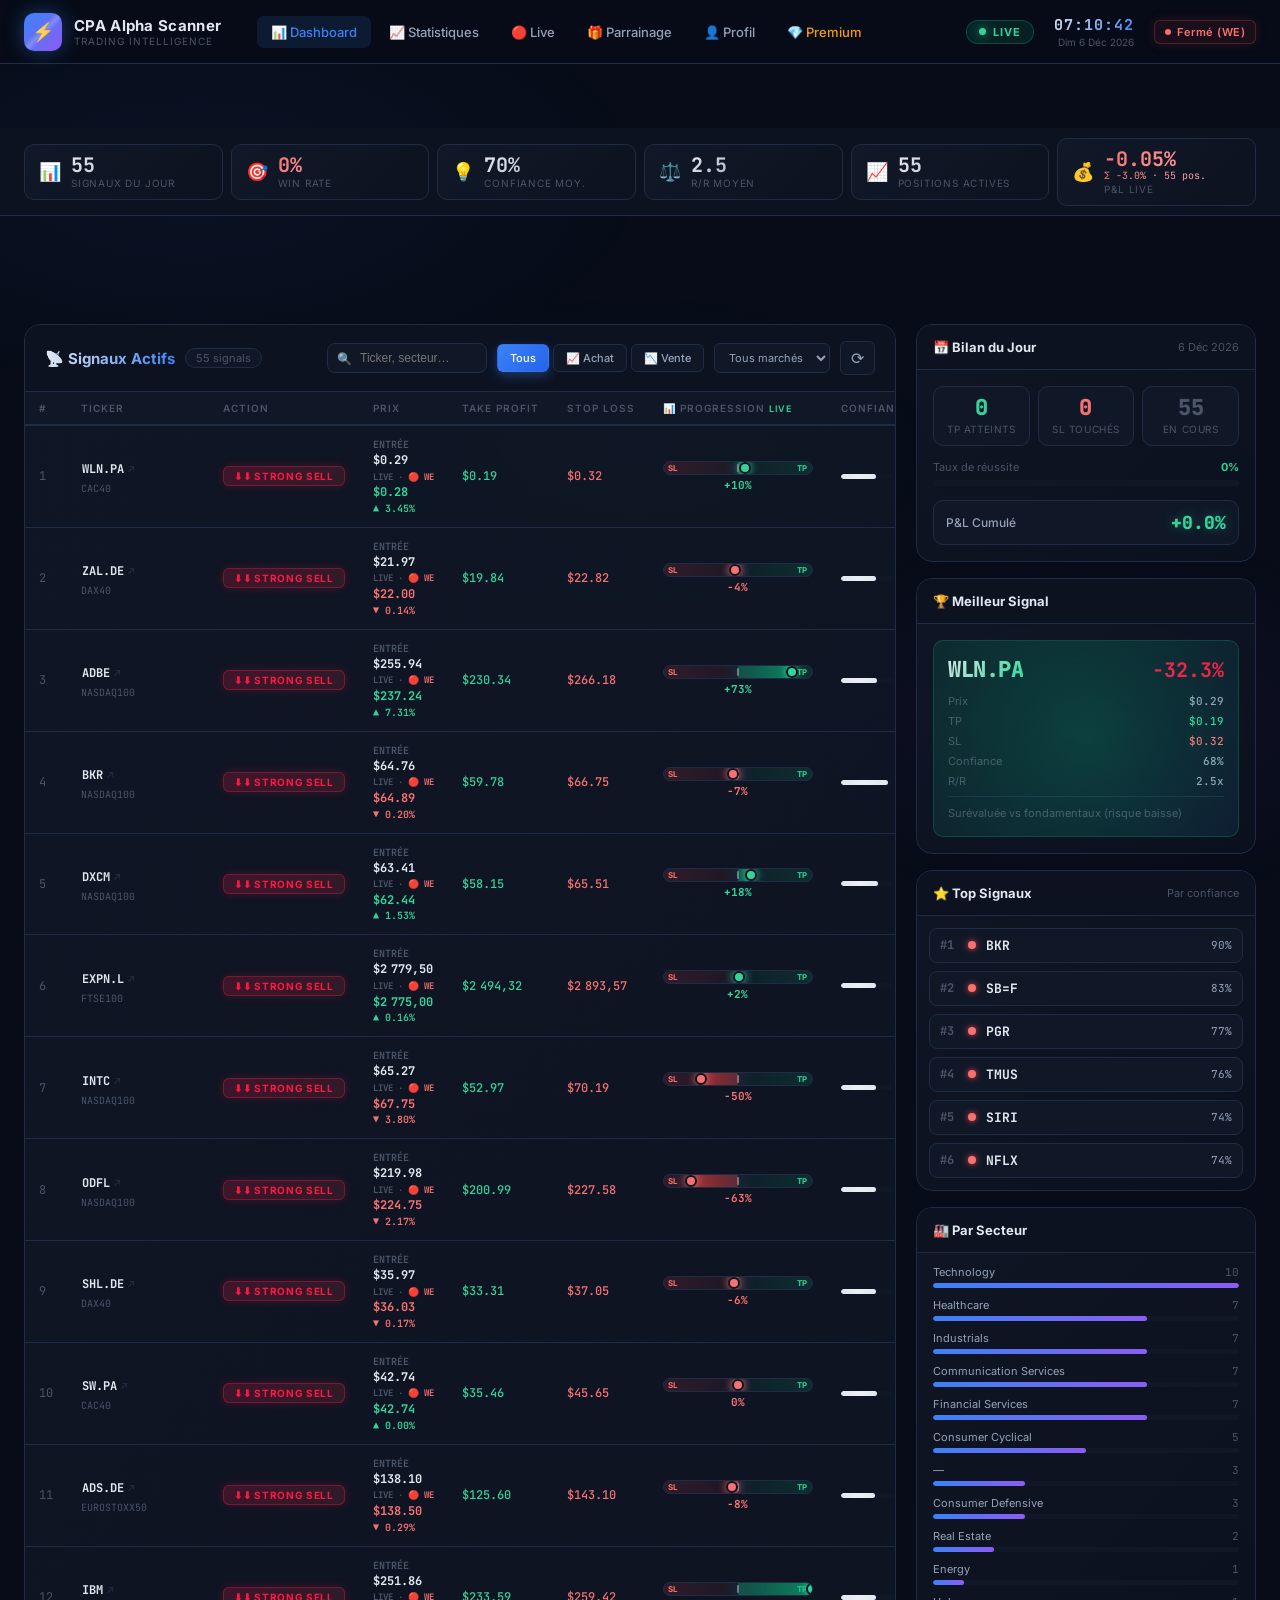
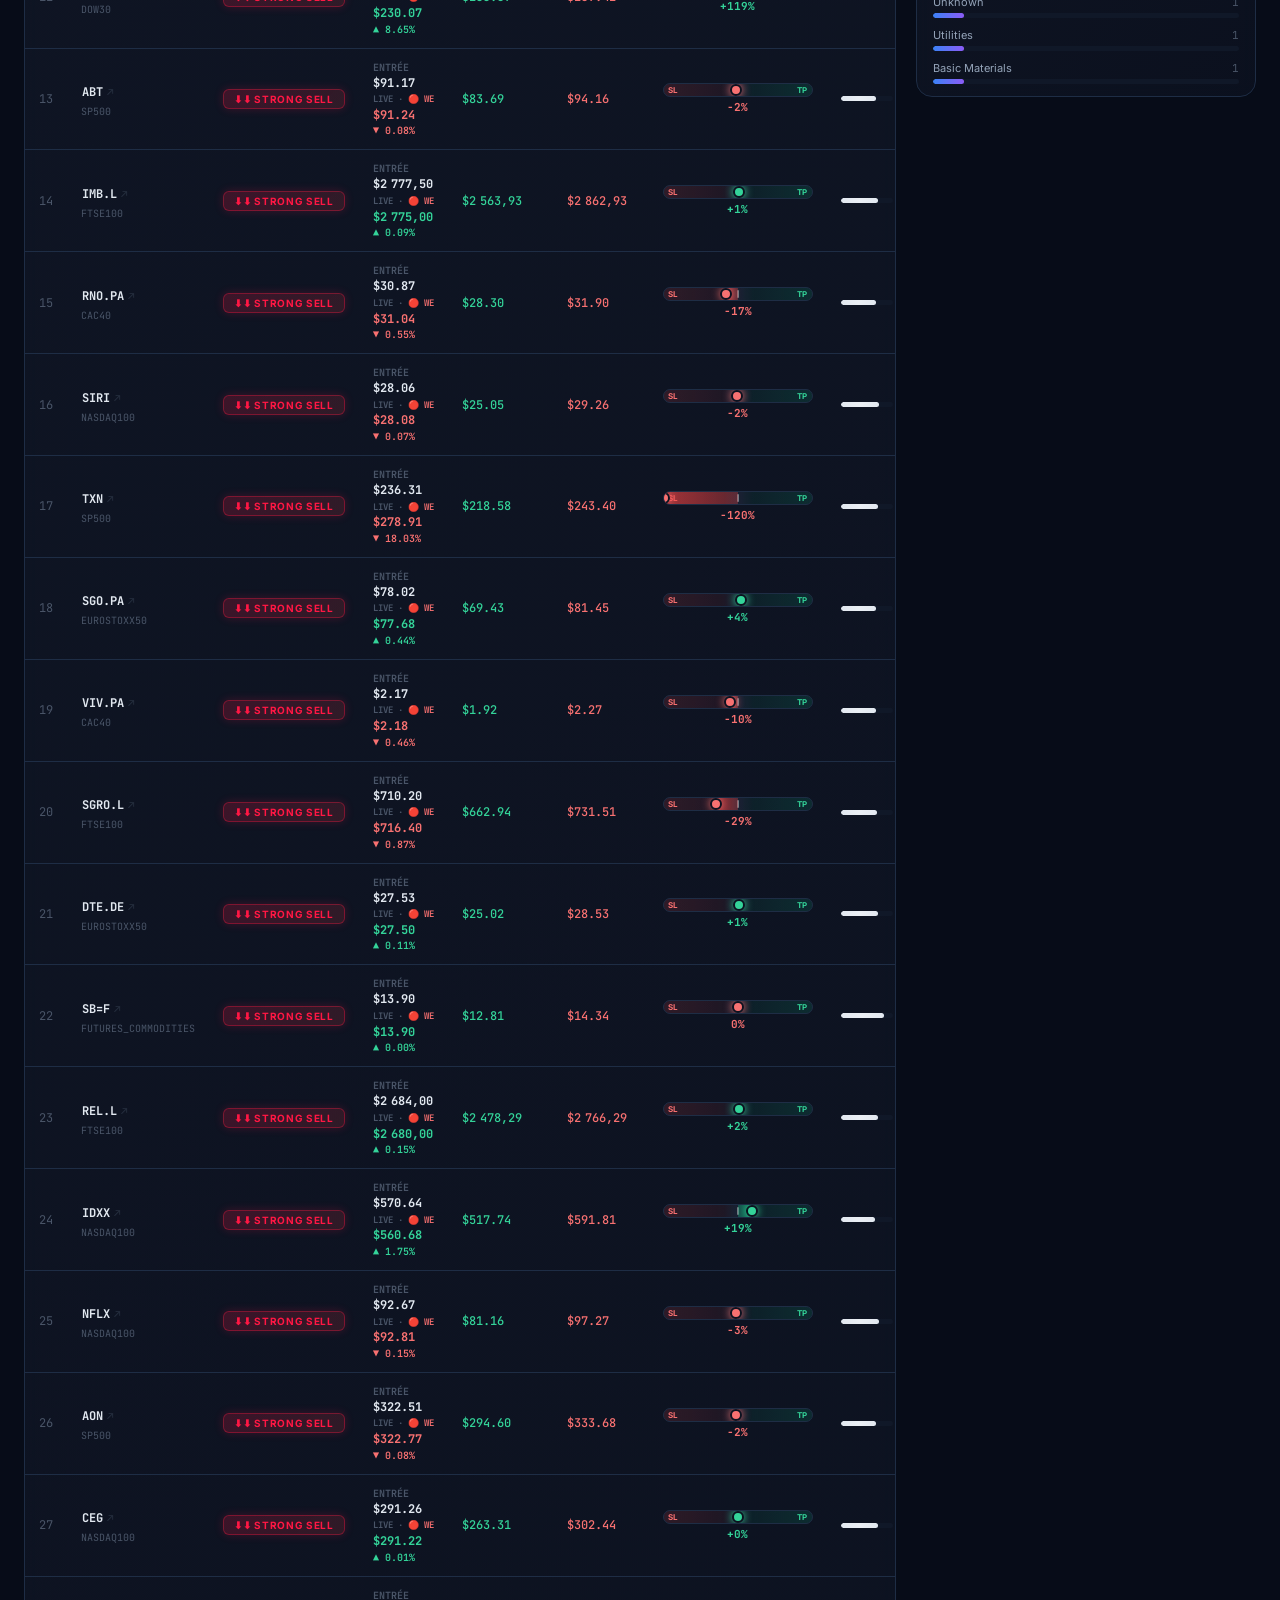
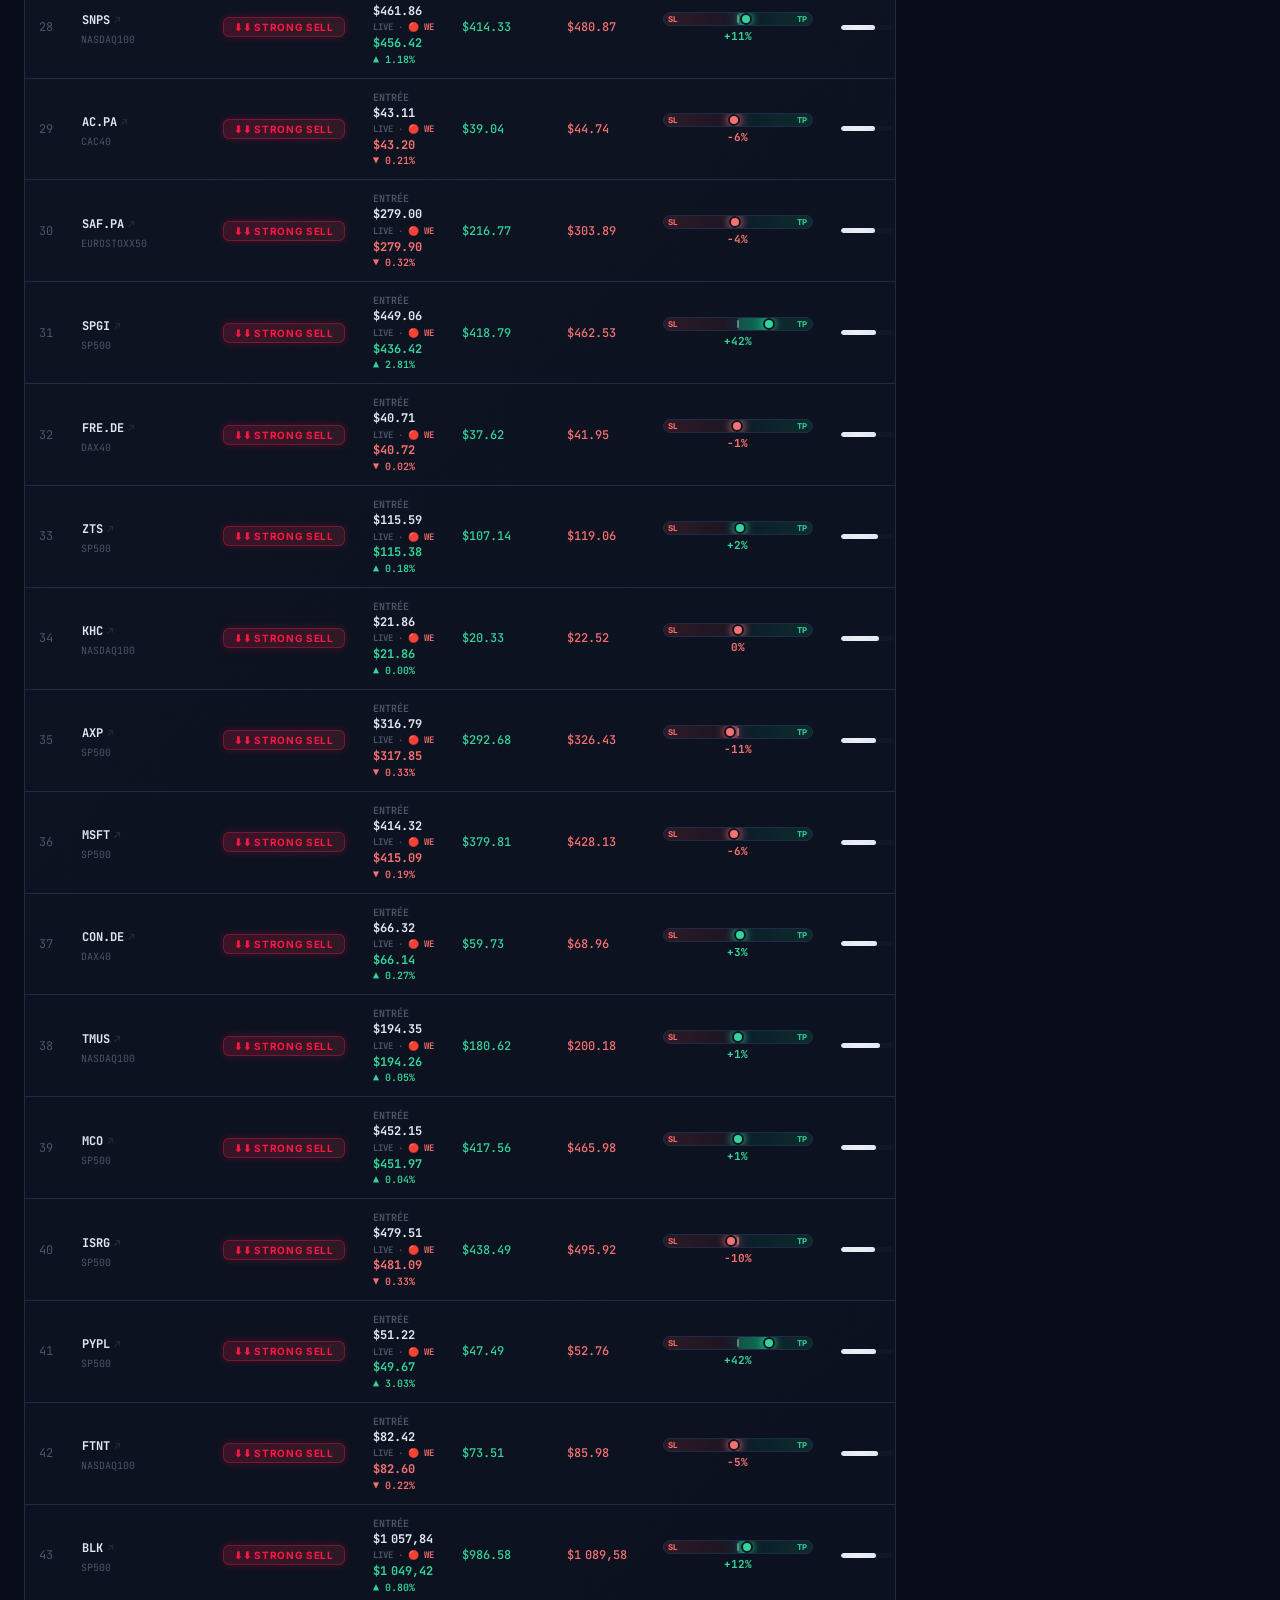
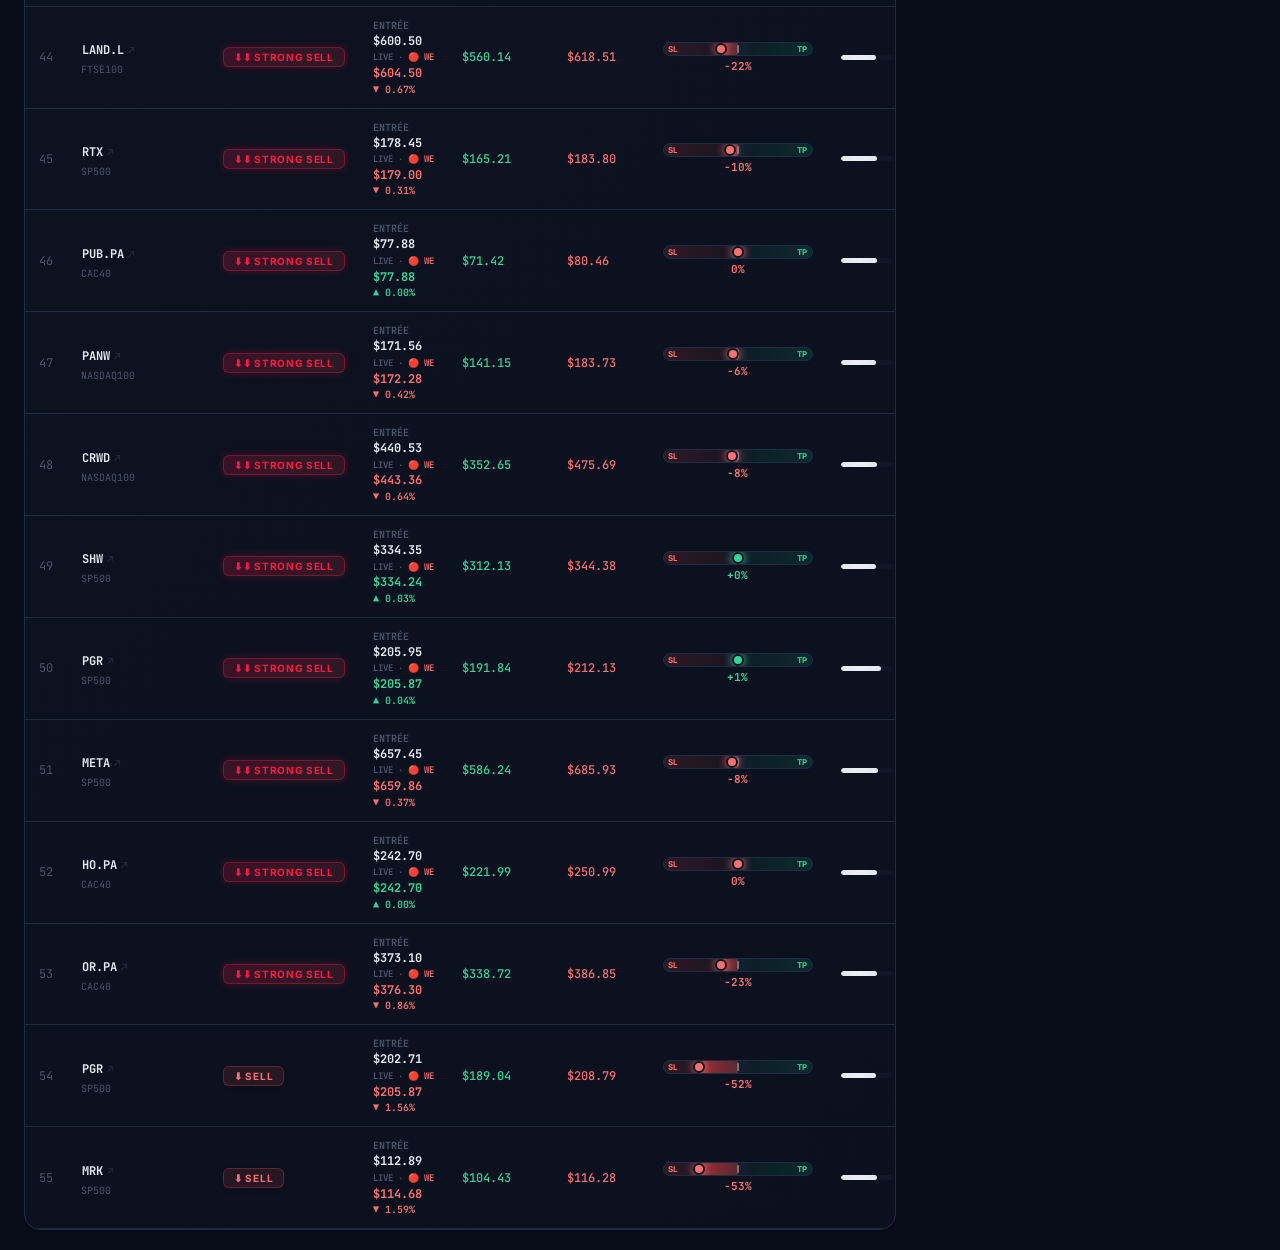
==== dashboard/dashboard.html @ 60586284 "feat: P&L Live agrege tous les signaux ouverts en temps reel (moyenne ponderee Kelly + somme)" ====
<!DOCTYPE html>
<html lang="fr">
<head>
  <meta charset="UTF-8">
  <meta name="viewport" content="width=device-width, initial-scale=1.0">
  <title>CPA Alpha Scanner — Dashboard</title>
  <link rel="icon" href="data:image/svg+xml,<svg xmlns='http://www.w3.org/2000/svg' viewBox='0 0 100 100'><text y='.9em' font-size='90'>⚡</text></svg>">
  <link rel="stylesheet" href="assets/css/style.css?v=202604232">
  <link rel="stylesheet" href="assets/css/polish.css?v=202604232">
</head>
<body>

  <!-- ===================== NAVBAR ===================== -->
  <nav class="navbar">
    <div class="nav-brand">
      <div class="brand-icon">⚡</div>
      <div class="brand-text">
        <span class="brand-name">CPA Alpha Scanner</span>
        <span class="brand-sub">Trading Intelligence</span>
      </div>
    </div>

    <div style="display:flex;gap:4px;margin-left:20px;flex:1">
      <a href="dashboard.html" style="padding:8px 14px;font-size:13px;color:#3b82f6;background:rgba(59,130,246,.12);border-radius:7px;font-weight:500;text-decoration:none">📊 Dashboard</a>
      <a href="stats.html" style="padding:8px 14px;font-size:13px;color:#94a3b8;border-radius:7px;font-weight:500;text-decoration:none">📈 Statistiques</a>
      <a href="live.html" style="padding:8px 14px;font-size:13px;color:#94a3b8;border-radius:7px;font-weight:500;text-decoration:none">🔴 Live</a>
      <a href="referral.html" style="padding:8px 14px;font-size:13px;color:#94a3b8;border-radius:7px;font-weight:500;text-decoration:none">🎁 Parrainage</a>
      <a href="profile.html" style="padding:8px 14px;font-size:13px;color:#94a3b8;border-radius:7px;font-weight:500;text-decoration:none">👤 Profil</a>
      <a href="pricing.html" style="padding:8px 14px;font-size:13px;color:#f59e0b;border-radius:7px;font-weight:500;text-decoration:none">💎 Premium</a>
    </div>

    <div class="nav-right">
      <div class="live-pill">
        <div class="live-dot"></div>
        <span>LIVE</span>
      </div>
      <div class="clock-wrap">
        <div class="clock-time" id="clock-time">--:--:--</div>
        <div class="clock-date" id="clock-date">--- -- ----</div>
      </div>
      <div class="mkt-status open" id="market-status">
        <div class="mkt-status-dot"></div>
        <span id="status-text">Ouvert</span>
      </div>
    </div>
  </nav>

  <!-- ===================== STATS BAR ===================== -->
  <section class="stats-bar">
    <div class="stat-card">
      <span class="stat-icon">📊</span>
      <div class="stat-info">
        <div class="stat-val blue" id="stat-total">—</div>
        <div class="stat-lbl">Signaux du Jour</div>
      </div>
    </div>
    <div class="stat-card">
      <span class="stat-icon">🎯</span>
      <div class="stat-info">
        <div class="stat-val green" id="stat-winrate">—</div>
        <div class="stat-lbl">Win Rate</div>
      </div>
    </div>
    <div class="stat-card">
      <span class="stat-icon">💡</span>
      <div class="stat-info">
        <div class="stat-val" id="stat-confidence">—</div>
        <div class="stat-lbl">Confiance Moy.</div>
      </div>
    </div>
    <div class="stat-card">
      <span class="stat-icon">⚖️</span>
      <div class="stat-info">
        <div class="stat-val gold" id="stat-rr">—</div>
        <div class="stat-lbl">R/R Moyen</div>
      </div>
    </div>
    <div class="stat-card">
      <span class="stat-icon">📈</span>
      <div class="stat-info">
        <div class="stat-val" id="stat-active">—</div>
        <div class="stat-lbl">Positions Actives</div>
      </div>
    </div>
    <div class="stat-card">
      <span class="stat-icon">💰</span>
      <div class="stat-info">
        <div class="stat-val green" id="stat-pnl">—</div>
        <div class="stat-lbl">P&amp;L Live</div>
      </div>
    </div>
  </section>

  <!-- ===================== PAGE BODY ===================== -->
  <div class="page-body">

    <!-- ======= LEFT: SIGNALS PANEL ======= -->
    <section class="signals-panel">
      <div class="panel-head">
        <div class="panel-title">
          <h2>📡 Signaux Actifs</h2>
          <span class="signal-badge" id="signal-badge">— signaux</span>
        </div>
        <div class="panel-controls">
          <div class="search-wrap">
            <span class="search-icon">🔍</span>
            <input type="text" id="search-input" placeholder="Ticker, secteur…" autocomplete="off">
          </div>
          <div class="filter-group">
            <button class="fbtn active" data-filter="all">Tous</button>
            <button class="fbtn" data-filter="BUY">📈 Achat</button>
            <button class="fbtn" data-filter="SELL">📉 Vente</button>
          </div>
          <select class="univ-select" id="univ-filter">
            <option value="all">Tous marchés</option>
            <option value="NASDAQ100">NASDAQ 100</option>
            <option value="SP500">S&P 500</option>
            <option value="DOW30">DOW 30</option>
          </select>
          <button id="refresh-btn" title="Actualiser" class="fbtn" style="font-size:16px;padding:6px 10px;">⟳</button>
        </div>
      </div>

      <div class="table-wrap">
        <table class="signals-table">
          <thead>
            <tr>
              <th>#</th>
              <th>TICKER</th>
              <th>ACTION</th>
              <th>PRIX</th>
              <th>TAKE PROFIT</th>
              <th>STOP LOSS</th>
              <th>📊 PROGRESSION <span style="color:var(--buy-light);font-size:9px">LIVE</span></th>
              <th>CONFIANCE</th>
              <th>R/R</th>
              <th>ALLOC.</th>
              <th>HEURE</th>
              <th>ℹ</th>
            </tr>
          </thead>
          <tbody id="signals-tbody">
            <tr><td colspan="12">
              <div class="empty-state">
                <div class="es-icon">⏳</div>
                <div class="es-text">Chargement des signaux…</div>
              </div>
            </td></tr>
          </tbody>
        </table>
      </div>
    </section>

    <!-- ======= RIGHT: SIDE PANEL ======= -->
    <aside class="side-panel">

      <!-- EOD Tracker -->
      <div class="card">
        <div class="card-head">
          <h3>📅 Bilan du Jour</h3>
          <span class="card-meta" id="eod-date"></span>
        </div>
        <div class="card-body">
          <div class="eod-row">
            <div class="eod-stat">
              <div class="eod-val green" id="eod-won">—</div>
              <div class="eod-lbl">TP Atteints</div>
            </div>
            <div class="eod-stat">
              <div class="eod-val red" id="eod-lost">—</div>
              <div class="eod-lbl">SL Touchés</div>
            </div>
            <div class="eod-stat">
              <div class="eod-val grey" id="eod-open">—</div>
              <div class="eod-lbl">En Cours</div>
            </div>
          </div>
          <div class="prog-wrap">
            <div class="prog-label">
              <span>Taux de réussite</span>
              <span class="prog-val" id="eod-rate" style="color:var(--buy-light)">—</span>
            </div>
            <div class="prog-track">
              <div class="prog-fill" id="eod-bar" style="width:0%"></div>
            </div>
          </div>
          <div class="eod-pnl-row">
            <span class="eod-pnl-label">P&amp;L Cumulé</span>
            <span class="eod-pnl-val green" id="eod-cumulative">—</span>
          </div>
        </div>
      </div>

      <!-- Best Signal -->
      <div class="card">
        <div class="card-head">
          <h3>🏆 Meilleur Signal</h3>
        </div>
        <div class="card-body" id="best-signal-body">
          <div class="empty-state" style="padding:20px">
            <div class="es-icon">⏳</div>
          </div>
        </div>
      </div>

      <!-- Top 6 by confidence -->
      <div class="card">
        <div class="card-head">
          <h3>⭐ Top Signaux</h3>
          <span class="card-meta">Par confiance</span>
        </div>
        <ul class="top-list" id="top-list"></ul>
      </div>

      <!-- Sector breakdown -->
      <div class="card">
        <div class="card-head">
          <h3>🏭 Par Secteur</h3>
        </div>
        <div class="sector-inner" id="sector-bars"></div>
      </div>

    </aside>
  </div><!-- /page-body -->

  <!-- ===================== MODAL ===================== -->
  <div class="modal-overlay" id="modal-overlay">
    <div class="modal">
      <div class="modal-top">
        <div>
          <div class="modal-ticker-big" id="modal-ticker">—</div>
          <div style="font-size:11px;color:var(--text3);margin-top:3px" id="modal-universe">—</div>
        </div>
        <div class="modal-action-big" id="modal-action-big"></div>
        <button class="modal-close" id="modal-close">✕</button>
      </div>

      <div class="modal-content">
        <div class="modal-grid">
          <!-- Prix & Cibles -->
          <div class="modal-block">
            <div class="modal-block-title">📊 Prix &amp; Cibles</div>
            <div class="modal-row"><span>Prix actuel</span><span id="md-price">—</span></div>
            <div class="modal-row"><span>Take Profit</span><span id="md-tp" style="color:var(--buy-light)">—</span></div>
            <div class="modal-row"><span>Stop Loss</span><span id="md-sl" style="color:var(--sell-light)">—</span></div>
            <div class="modal-row"><span>Valeur Intrinsèque</span><span id="md-intrinsic" style="color:var(--gold)">—</span></div>
            <div class="modal-row"><span>Potentiel</span><span id="md-upside">—</span></div>
          </div>
          <!-- Signal -->
          <div class="modal-block">
            <div class="modal-block-title">🎯 Analyse Signal</div>
            <div class="modal-row"><span>Score CPA</span><span id="md-cpa">—</span></div>
            <div class="modal-row"><span>Score Global</span><span id="md-score">—</span></div>
            <div class="modal-row"><span>Confiance</span><span id="md-confidence">—</span></div>
            <div class="modal-row"><span>Risk / Reward</span><span id="md-rr">—</span></div>
            <div class="modal-row"><span>ML Prob. Hausse</span><span id="md-ml">—</span></div>
            <div class="modal-row"><span>Allocation Kelly</span><span id="md-kelly">—</span></div>
            <div class="modal-row"><span>Statut</span><span id="md-status">—</span></div>
          </div>
        </div>

        <!-- CPA Components -->
        <div class="modal-block full">
          <div class="modal-block-title">🧮 Décomposition CPA Alpha</div>
          <div class="cpa-components" id="md-cpa-components"></div>
        </div>

        <!-- Reason -->
        <div class="modal-block full">
          <div class="modal-block-title">💡 Raison Principale</div>
          <div class="modal-reason" id="md-reason">—</div>
        </div>

        <!-- News -->
        <div class="modal-block full" id="md-news-block">
          <div class="modal-block-title">📰 Dernière Actualité</div>
          <div class="modal-news" id="md-news">—</div>
        </div>

        <!-- Risk flags -->
        <div class="modal-block full" id="md-risk-block">
          <div class="modal-block-title">⚠️ Risques Identifiés</div>
          <div id="md-risks"></div>
        </div>
      </div>
    </div>
  </div>

  <!-- Toast -->
  <div class="toast hidden" id="toast"></div>

  <script src="assets/js/app.js?v=202604232"></script>
</body>
</html>
---- dashboard/assets/css/style.css ----
/* ====================================================
   CPA Alpha Scanner — Dashboard Styles
   Dark Pro Trading Theme
   ==================================================== */

@import url('https://fonts.googleapis.com/css2?family=Inter:wght@300;400;500;600;700;800&family=JetBrains+Mono:wght@400;500;600;700&display=swap');

/* ---- VARIABLES ---- */
:root {
  --bg:           #070c18;
  --bg2:          #0c1220;
  --bg3:          #101828;
  --card:         #111827;
  --card2:        #162032;
  --border:       #1e2d45;
  --border2:      #243550;

  --text:         #e2e8f0;
  --text2:        #94a3b8;
  --text3:        #4a5568;

  --buy:          #10b981;
  --buy-light:    #34d399;
  --buy-bg:       rgba(16,185,129,.12);
  --buy-border:   rgba(16,185,129,.3);

  --sell:         #ef4444;
  --sell-light:   #f87171;
  --sell-bg:      rgba(239,68,68,.12);
  --sell-border:  rgba(239,68,68,.3);

  --strong-buy:   #00ff9d;
  --strong-sell:  #ff1744;

  --accent:       #3b82f6;
  --accent-glow:  rgba(59,130,246,.25);
  --gold:         #f59e0b;
  --gold-bg:      rgba(245,158,11,.12);

  --nav-h:        64px;
  --stats-h:      88px;
  --r:            10px;
  --r-lg:         16px;

  --shadow:       0 4px 24px rgba(0,0,0,.4);
  --shadow-lg:    0 8px 48px rgba(0,0,0,.6);

  --font:         'Inter', -apple-system, BlinkMacSystemFont, sans-serif;
  --mono:         'JetBrains Mono', 'Fira Code', 'Courier New', monospace;
}

/* ---- RESET ---- */
*, *::before, *::after { box-sizing: border-box; margin: 0; padding: 0; }
html { font-size: 14px; scroll-behavior: smooth; }
body {
  font-family: var(--font);
  background: var(--bg);
  color: var(--text);
  min-height: 100vh;
  overflow-x: hidden;
  -webkit-font-smoothing: antialiased;
}
a { color: inherit; text-decoration: none; }
button { cursor: pointer; font-family: var(--font); }
select { font-family: var(--font); }

/* ---- SCROLLBAR ---- */
::-webkit-scrollbar { width: 6px; height: 6px; }
::-webkit-scrollbar-track { background: var(--bg2); }
::-webkit-scrollbar-thumb { background: var(--border2); border-radius: 3px; }
::-webkit-scrollbar-thumb:hover { background: var(--accent); }

/* ====================================================
   NAVBAR
   ==================================================== */
.navbar {
  position: fixed;
  top: 0; left: 0; right: 0;
  height: var(--nav-h);
  background: rgba(7,12,24,.95);
  backdrop-filter: blur(12px);
  border-bottom: 1px solid var(--border);
  display: flex;
  align-items: center;
  justify-content: space-between;
  padding: 0 24px;
  z-index: 100;
  gap: 16px;
}

/* Brand */
.nav-brand {
  display: flex;
  align-items: center;
  gap: 12px;
  flex-shrink: 0;
}
.brand-icon {
  width: 38px; height: 38px;
  background: linear-gradient(135deg, #3b82f6, #8b5cf6);
  border-radius: 10px;
  display: flex; align-items: center; justify-content: center;
  font-size: 18px;
  box-shadow: 0 0 20px rgba(59,130,246,.4);
}
.brand-text { display: flex; flex-direction: column; }
.brand-name { font-size: 15px; font-weight: 700; color: var(--text); letter-spacing: .3px; }
.brand-sub  { font-size: 10px; color: var(--text3); letter-spacing: 1px; text-transform: uppercase; }

/* Market Tickers (center) */
.nav-tickers {
  display: flex;
  gap: 24px;
  flex: 1;
  justify-content: center;
}
.ticker-item {
  display: flex;
  flex-direction: column;
  align-items: center;
  gap: 1px;
}
.ti-name  { font-size: 10px; color: var(--text3); text-transform: uppercase; letter-spacing: 1px; }
.ti-val   { font-family: var(--mono); font-size: 13px; font-weight: 600; color: var(--text); }
.ti-chg   { font-family: var(--mono); font-size: 11px; font-weight: 500; }
.ti-chg.up   { color: var(--buy-light); }
.ti-chg.down { color: var(--sell-light); }

/* Nav Right */
.nav-right {
  display: flex;
  align-items: center;
  gap: 20px;
  flex-shrink: 0;
}
.live-pill {
  display: flex;
  align-items: center;
  gap: 7px;
  background: var(--buy-bg);
  border: 1px solid var(--buy-border);
  border-radius: 20px;
  padding: 4px 12px;
  font-size: 11px;
  font-weight: 700;
  color: var(--buy-light);
  letter-spacing: 1px;
}
.live-dot {
  width: 7px; height: 7px;
  background: var(--buy-light);
  border-radius: 50%;
  animation: pulse-dot 1.5s ease-in-out infinite;
}
@keyframes pulse-dot {
  0%,100% { opacity: 1; transform: scale(1); }
  50%      { opacity: .5; transform: scale(.7); }
}

.clock-wrap {
  text-align: right;
}
.clock-time {
  font-family: var(--mono);
  font-size: 15px;
  font-weight: 700;
  color: var(--text);
  letter-spacing: 1px;
}
.clock-date {
  font-size: 10px;
  color: var(--text3);
  margin-top: 1px;
}

.mkt-status {
  display: flex;
  align-items: center;
  gap: 6px;
  font-size: 11px;
  font-weight: 600;
  letter-spacing: .5px;
  padding: 4px 10px;
  border-radius: 6px;
}
.mkt-status.open   { background: var(--buy-bg);  color: var(--buy-light);  border: 1px solid var(--buy-border); }
.mkt-status.closed { background: rgba(239,68,68,.08); color: var(--sell-light); border: 1px solid var(--sell-border); }
.mkt-status.pre    { background: var(--gold-bg);  color: var(--gold); border: 1px solid rgba(245,158,11,.3); }
.mkt-status-dot    { width: 6px; height: 6px; border-radius: 50%; background: currentColor; }

/* ====================================================
   STATS BAR
   ==================================================== */
.stats-bar {
  position: fixed;
  top: var(--nav-h);
  left: 0; right: 0;
  height: var(--stats-h);
  background: var(--bg2);
  border-bottom: 1px solid var(--border);
  display: flex;
  align-items: center;
  padding: 0 24px;
  gap: 8px;
  z-index: 90;
  overflow-x: auto;
}
.stat-card {
  flex: 1;
  min-width: 110px;
  display: flex;
  align-items: center;
  gap: 10px;
  background: var(--card);
  border: 1px solid var(--border);
  border-radius: var(--r);
  padding: 10px 14px;
  transition: border-color .2s, transform .1s;
}
.stat-card:hover {
  border-color: var(--border2);
  transform: translateY(-1px);
}
.stat-icon { font-size: 18px; flex-shrink: 0; }
.stat-info { display: flex; flex-direction: column; gap: 2px; min-width: 0; }
.stat-val  { font-family: var(--mono); font-size: 20px; font-weight: 700; line-height: 1; }
.stat-lbl  { font-size: 10px; color: var(--text3); text-transform: uppercase; letter-spacing: .8px; white-space: nowrap; }
.stat-val.green  { color: var(--buy-light); }
.stat-val.red    { color: var(--sell-light); }
.stat-val.gold   { color: var(--gold); }
.stat-val.blue   { color: var(--accent); }

/* ====================================================
   LAYOUT
   ==================================================== */
.page-body {
  margin-top: calc(var(--nav-h) + var(--stats-h));
  display: grid;
  grid-template-columns: 1fr 340px;
  gap: 20px;
  padding: 20px 24px;
  min-height: calc(100vh - var(--nav-h) - var(--stats-h));
  align-items: start;
}

/* ====================================================
   SIGNALS PANEL (left)
   ==================================================== */
.signals-panel {
  background: var(--card);
  border: 1px solid var(--border);
  border-radius: var(--r-lg);
  overflow: hidden;
}

/* Panel header */
.panel-head {
  display: flex;
  align-items: center;
  justify-content: space-between;
  flex-wrap: wrap;
  gap: 12px;
  padding: 16px 20px;
  border-bottom: 1px solid var(--border);
  background: var(--bg2);
}
.panel-title {
  display: flex;
  align-items: center;
  gap: 10px;
}
.panel-title h2 { font-size: 15px; font-weight: 700; }
.signal-badge {
  font-size: 11px;
  color: var(--text3);
  background: var(--bg3);
  border: 1px solid var(--border);
  border-radius: 20px;
  padding: 2px 10px;
}

.panel-controls {
  display: flex;
  align-items: center;
  gap: 10px;
  flex-wrap: wrap;
}

/* Search */
.search-wrap {
  position: relative;
  display: flex;
  align-items: center;
}
.search-wrap input {
  background: var(--bg3);
  border: 1px solid var(--border);
  border-radius: 8px;
  color: var(--text);
  padding: 7px 12px 7px 32px;
  font-size: 12px;
  width: 160px;
  outline: none;
  transition: border-color .2s, width .3s;
}
.search-wrap input:focus {
  border-color: var(--accent);
  width: 200px;
}
.search-icon {
  position: absolute;
  left: 10px;
  font-size: 12px;
  pointer-events: none;
  color: var(--text3);
}

/* Filter buttons */
.filter-group { display: flex; gap: 4px; }
.fbtn {
  background: var(--bg3);
  border: 1px solid var(--border);
  color: var(--text2);
  padding: 6px 12px;
  border-radius: 6px;
  font-size: 11px;
  font-weight: 500;
  transition: all .15s;
}
.fbtn:hover { border-color: var(--accent); color: var(--text); }
.fbtn.active { background: var(--accent); border-color: var(--accent); color: #fff; }
.fbtn.buy-active  { background: var(--buy-bg);  border-color: var(--buy-border);  color: var(--buy-light); }
.fbtn.sell-active { background: var(--sell-bg); border-color: var(--sell-border); color: var(--sell-light); }

/* Universe select */
.univ-select {
  background: var(--bg3);
  border: 1px solid var(--border);
  color: var(--text2);
  padding: 6px 10px;
  border-radius: 6px;
  font-size: 11px;
  outline: none;
  cursor: pointer;
}
.univ-select:focus { border-color: var(--accent); }

/* ---- TABLE ---- */
.table-wrap { overflow-x: auto; }
.signals-table {
  width: 100%;
  border-collapse: collapse;
}
.signals-table thead tr {
  background: var(--bg3);
  border-bottom: 2px solid var(--border);
}
.signals-table thead th {
  padding: 10px 14px;
  text-align: left;
  font-size: 10px;
  font-weight: 600;
  color: var(--text3);
  text-transform: uppercase;
  letter-spacing: 1px;
  white-space: nowrap;
}
.signals-table tbody tr {
  border-bottom: 1px solid var(--border);
  transition: background .15s;
  cursor: pointer;
}
.signals-table tbody tr:hover { background: var(--card2); }
.signals-table tbody tr.tp-row { opacity: .7; }
.signals-table tbody tr.sl-row { opacity: .65; }

.signals-table tbody td {
  padding: 12px 14px;
  font-size: 12px;
  white-space: nowrap;
}

/* # column */
td.td-num {
  color: var(--text3);
  font-family: var(--mono);
  font-size: 11px;
  width: 32px;
}

/* Ticker */
td.td-ticker {
  font-family: var(--mono);
  font-weight: 700;
  font-size: 14px;
  color: var(--text);
}
.ticker-sub {
  font-size: 10px;
  color: var(--text3);
  font-weight: 400;
  display: block;
  margin-top: 1px;
}

/* Action badge */
.action-badge {
  display: inline-flex;
  align-items: center;
  gap: 4px;
  padding: 3px 10px;
  border-radius: 6px;
  font-size: 10px;
  font-weight: 700;
  letter-spacing: .5px;
  white-space: nowrap;
}
.badge-sb { background: linear-gradient(90deg,rgba(0,255,157,.15),rgba(16,185,129,.1)); color: var(--strong-buy); border: 1px solid rgba(0,255,157,.35); }
.badge-b  { background: var(--buy-bg); color: var(--buy-light); border: 1px solid var(--buy-border); }
.badge-ss { background: linear-gradient(90deg,rgba(255,23,68,.15),rgba(239,68,68,.1)); color: var(--strong-sell); border: 1px solid rgba(255,23,68,.35); }
.badge-s  { background: var(--sell-bg); color: var(--sell-light); border: 1px solid var(--sell-border); }

/* Numbers */
td.td-price { font-family: var(--mono); font-size: 13px; font-weight: 600; color: var(--text); }
td.td-tp    { font-family: var(--mono); font-size: 12px; color: var(--buy-light); font-weight: 500; }
td.td-sl    { font-family: var(--mono); font-size: 12px; color: var(--sell-light); font-weight: 500; }
td.td-up-pos { font-family: var(--mono); font-size: 12px; color: var(--buy-light); font-weight: 600; }
td.td-up-neg { font-family: var(--mono); font-size: 12px; color: var(--sell-light); font-weight: 600; }

/* Confidence bar */
.conf-wrap { display: flex; align-items: center; gap: 8px; }
.conf-bar  { width: 52px; height: 5px; background: var(--bg3); border-radius: 3px; overflow: hidden; }
.conf-fill { height: 100%; border-radius: 3px; transition: width .4s; }
.conf-pct  { font-family: var(--mono); font-size: 11px; font-weight: 600; }

/* R/R */
td.td-rr { font-family: var(--mono); font-size: 12px; }
.rr-good { color: var(--buy-light); }
.rr-ok   { color: var(--gold); }
.rr-bad  { color: var(--sell-light); }

/* Allocation */
td.td-alloc { font-family: var(--mono); font-size: 12px; color: var(--text2); }

/* Time */
td.td-time { font-family: var(--mono); font-size: 11px; color: var(--text3); }

/* Status dot */
td.td-status { text-align: center; }
.status-dot-open { color: var(--buy-light); font-size: 10px; }
.status-dot-tp   { color: var(--gold); font-size: 10px; }
.status-dot-sl   { color: var(--sell-light); font-size: 10px; }

/* Info button */
td.td-info .info-btn {
  background: transparent;
  border: 1px solid var(--border);
  color: var(--text3);
  width: 26px; height: 26px;
  border-radius: 6px;
  font-size: 12px;
  transition: all .15s;
  display: flex; align-items: center; justify-content: center;
}
td.td-info .info-btn:hover {
  border-color: var(--accent);
  color: var(--accent);
  background: var(--accent-glow);
}

/* Empty state */
.empty-state {
  text-align: center;
  padding: 60px 20px;
  color: var(--text3);
}
.empty-state .es-icon { font-size: 40px; margin-bottom: 12px; }
.empty-state .es-text { font-size: 14px; }

/* ====================================================
   SIDE PANEL (right)
   ==================================================== */
.side-panel {
  display: flex;
  flex-direction: column;
  gap: 16px;
}

.card {
  background: var(--card);
  border: 1px solid var(--border);
  border-radius: var(--r-lg);
  overflow: hidden;
}
.card-head {
  display: flex;
  align-items: center;
  justify-content: space-between;
  padding: 14px 16px;
  border-bottom: 1px solid var(--border);
  background: var(--bg2);
}
.card-head h3 { font-size: 13px; font-weight: 700; }
.card-head .card-meta { font-size: 11px; color: var(--text3); }
.card-body { padding: 16px; }

/* ---- EOD Card ---- */
.eod-row {
  display: grid;
  grid-template-columns: repeat(3, 1fr);
  gap: 8px;
  margin-bottom: 14px;
}
.eod-stat {
  background: var(--bg3);
  border: 1px solid var(--border);
  border-radius: var(--r);
  padding: 10px;
  text-align: center;
}
.eod-val { font-family: var(--mono); font-size: 22px; font-weight: 800; line-height: 1; margin-bottom: 4px; }
.eod-lbl { font-size: 10px; color: var(--text3); text-transform: uppercase; letter-spacing: .6px; }
.eod-val.green { color: var(--buy-light); }
.eod-val.red   { color: var(--sell-light); }
.eod-val.grey  { color: var(--text3); }

.prog-wrap { margin-bottom: 14px; }
.prog-label {
  display: flex;
  justify-content: space-between;
  font-size: 11px;
  color: var(--text3);
  margin-bottom: 6px;
}
.prog-val { font-weight: 700; }
.prog-track {
  height: 6px;
  background: var(--bg3);
  border-radius: 3px;
  overflow: hidden;
}
.prog-fill {
  height: 100%;
  background: linear-gradient(90deg, var(--buy), var(--buy-light));
  border-radius: 3px;
  transition: width .6s ease;
}

.eod-pnl-row {
  display: flex;
  justify-content: space-between;
  align-items: center;
  padding: 10px 12px;
  background: var(--bg3);
  border: 1px solid var(--border);
  border-radius: var(--r);
}
.eod-pnl-label { font-size: 12px; color: var(--text2); font-weight: 500; }
.eod-pnl-val   { font-family: var(--mono); font-size: 18px; font-weight: 800; }
.eod-pnl-val.green { color: var(--buy-light); text-shadow: 0 0 12px rgba(52,211,153,.4); }
.eod-pnl-val.red   { color: var(--sell-light); }

/* ---- Best Signal Card ---- */
.best-inner {
  background: linear-gradient(135deg, rgba(0,255,157,.07), rgba(59,130,246,.07));
  border: 1px solid rgba(0,255,157,.2);
  border-radius: var(--r);
  padding: 14px;
}
.best-top {
  display: flex;
  justify-content: space-between;
  align-items: center;
  margin-bottom: 10px;
}
.best-ticker { font-family: var(--mono); font-size: 22px; font-weight: 800; color: var(--text); }
.best-up { font-family: var(--mono); font-size: 20px; font-weight: 700; color: var(--strong-buy); }
.best-row {
  display: flex;
  justify-content: space-between;
  font-size: 11px;
  color: var(--text3);
  margin-bottom: 6px;
}
.best-row span:last-child { font-family: var(--mono); color: var(--text2); font-weight: 500; }
.best-reason {
  font-size: 11px;
  color: var(--text3);
  line-height: 1.5;
  margin-top: 8px;
  padding-top: 8px;
  border-top: 1px solid var(--border);
}

/* ---- Top Signals List ---- */
.top-list { list-style: none; display: flex; flex-direction: column; gap: 8px; padding: 12px; }
.top-item {
  display: flex;
  align-items: center;
  gap: 10px;
  padding: 8px 10px;
  background: var(--bg3);
  border: 1px solid var(--border);
  border-radius: 8px;
  cursor: pointer;
  transition: all .15s;
}
.top-item:hover { border-color: var(--accent); background: var(--card2); }
.top-rank { font-family: var(--mono); font-size: 12px; font-weight: 700; color: var(--text3); width: 18px; }
.top-ticker { font-family: var(--mono); font-size: 13px; font-weight: 700; flex: 1; }
.top-conf { font-family: var(--mono); font-size: 11px; color: var(--text2); }
.top-action-dot {
  width: 8px; height: 8px;
  border-radius: 50%;
  flex-shrink: 0;
}
.dot-buy  { background: var(--buy-light); box-shadow: 0 0 6px var(--buy); }
.dot-sell { background: var(--sell-light); box-shadow: 0 0 6px var(--sell); }

/* ---- Sector Bars ---- */
.sector-inner { padding: 12px 16px; display: flex; flex-direction: column; gap: 10px; }
.sect-row { display: flex; flex-direction: column; gap: 4px; }
.sect-label {
  display: flex;
  justify-content: space-between;
  font-size: 11px;
}
.sect-name { color: var(--text2); }
.sect-count { color: var(--text3); font-family: var(--mono); }
.sect-track {
  height: 5px;
  background: var(--bg3);
  border-radius: 3px;
  overflow: hidden;
}
.sect-fill {
  height: 100%;
  border-radius: 3px;
  background: linear-gradient(90deg, var(--accent), #8b5cf6);
}

/* ====================================================
   MODAL
   ==================================================== */
.modal-overlay {
  position: fixed;
  inset: 0;
  background: rgba(0,0,0,.75);
  backdrop-filter: blur(6px);
  z-index: 200;
  display: none;
  align-items: center;
  justify-content: center;
  padding: 20px;
}
.modal-overlay.open { display: flex; }

.modal {
  background: var(--card);
  border: 1px solid var(--border2);
  border-radius: 20px;
  width: 100%;
  max-width: 680px;
  max-height: 90vh;
  overflow-y: auto;
  box-shadow: var(--shadow-lg);
  animation: modal-in .2s ease;
}
@keyframes modal-in {
  from { opacity: 0; transform: scale(.95) translateY(10px); }
  to   { opacity: 1; transform: scale(1)  translateY(0); }
}

.modal-top {
  display: flex;
  align-items: center;
  justify-content: space-between;
  padding: 20px 24px;
  border-bottom: 1px solid var(--border);
  background: var(--bg2);
}
.modal-ticker-big { font-family: var(--mono); font-size: 26px; font-weight: 800; }
.modal-action-big { display: flex; align-items: center; gap: 8px; }
.modal-close {
  background: var(--bg3);
  border: 1px solid var(--border);
  color: var(--text2);
  width: 32px; height: 32px;
  border-radius: 8px;
  font-size: 14px;
  transition: all .15s;
  display: flex; align-items: center; justify-content: center;
}
.modal-close:hover { background: var(--sell-bg); border-color: var(--sell-border); color: var(--sell-light); }

.modal-content { padding: 20px 24px; }

.modal-grid {
  display: grid;
  grid-template-columns: 1fr 1fr;
  gap: 16px;
  margin-bottom: 16px;
}
.modal-block {
  background: var(--bg3);
  border: 1px solid var(--border);
  border-radius: var(--r);
  padding: 14px;
}
.modal-block.full { grid-column: 1 / -1; }
.modal-block-title {
  font-size: 11px;
  font-weight: 700;
  color: var(--text3);
  text-transform: uppercase;
  letter-spacing: 1px;
  margin-bottom: 10px;
}
.modal-row {
  display: flex;
  justify-content: space-between;
  align-items: center;
  padding: 5px 0;
  border-bottom: 1px solid var(--border);
  font-size: 12px;
}
.modal-row:last-child { border-bottom: none; }
.modal-row span:first-child { color: var(--text3); }
.modal-row span:last-child  { font-family: var(--mono); font-weight: 600; color: var(--text); }

/* CPA Component bars */
.cpa-components { display: flex; flex-direction: column; gap: 10px; }
.cpa-comp-row { display: flex; flex-direction: column; gap: 4px; }
.cpa-comp-label {
  display: flex;
  justify-content: space-between;
  font-size: 11px;
}
.cpa-comp-name  { color: var(--text2); }
.cpa-comp-score { font-family: var(--mono); font-weight: 600; }
.cpa-comp-track { height: 6px; background: var(--border); border-radius: 3px; overflow: hidden; }
.cpa-comp-fill  { height: 100%; border-radius: 3px; }
.cpa-pos { background: linear-gradient(90deg, var(--buy), var(--buy-light)); }
.cpa-neg { background: linear-gradient(90deg, var(--sell-light), var(--sell)); }

.modal-reason {
  font-size: 13px;
  color: var(--text);
  line-height: 1.6;
  padding: 2px 0;
}
.modal-reason .reason-main { font-weight: 600; margin-bottom: 6px; }
.modal-reason .reason-sub  { color: var(--text3); font-size: 11px; }

.modal-news {
  font-size: 12px;
  color: var(--text2);
  line-height: 1.5;
}
.modal-news a { color: var(--accent); }
.modal-news a:hover { text-decoration: underline; }

.risk-tags { display: flex; flex-wrap: wrap; gap: 6px; padding-top: 4px; }
.risk-tag {
  background: var(--sell-bg);
  border: 1px solid var(--sell-border);
  color: var(--sell-light);
  padding: 2px 8px;
  border-radius: 4px;
  font-size: 11px;
}

/* ====================================================
   TOAST
   ==================================================== */
.toast {
  position: fixed;
  bottom: 20px;
  right: 20px;
  background: var(--card);
  border: 1px solid var(--border2);
  border-radius: 10px;
  padding: 12px 16px;
  font-size: 12px;
  color: var(--text);
  box-shadow: var(--shadow-lg);
  z-index: 300;
  animation: toast-in .3s ease;
  pointer-events: none;
}
.toast.hidden { display: none; }
@keyframes toast-in {
  from { opacity: 0; transform: translateY(10px); }
  to   { opacity: 1; transform: translateY(0); }
}

/* ====================================================
   RESPONSIVE
   ==================================================== */
@media (max-width: 1100px) {
  .page-body {
    grid-template-columns: 1fr;
  }
  .side-panel {
    display: grid;
    grid-template-columns: repeat(2, 1fr);
  }
}

@media (max-width: 768px) {
  html { font-size: 13px; }
  .nav-tickers { display: none; }
  .stats-bar { gap: 6px; padding: 0 12px; }
  .stat-card { min-width: 90px; padding: 8px 10px; }
  .stat-val { font-size: 16px; }
  .page-body { padding: 12px; }
  .side-panel { grid-template-columns: 1fr; }
  .modal-grid { grid-template-columns: 1fr; }
  .clock-wrap { display: none; }
}

@media (max-width: 480px) {
  .brand-sub { display: none; }
  .stat-lbl  { display: none; }
  .live-pill span:last-child { display: none; }
}
---- dashboard/assets/css/polish.css ----
/* =========================================================
   POLISH — Améliorations visuelles premium du dashboard
   Chargé APRÈS style.css pour surclasser les styles de base
   ========================================================= */

/* ---- Background cinétique subtil ---- */
body::before {
  content: '';
  position: fixed;
  inset: 0;
  background:
    radial-gradient(ellipse 60% 40% at 15% 20%, rgba(59,130,246,.06), transparent 60%),
    radial-gradient(ellipse 50% 35% at 85% 80%, rgba(168,85,247,.06), transparent 60%),
    radial-gradient(ellipse 40% 30% at 50% 50%, rgba(16,185,129,.03), transparent 60%);
  pointer-events: none;
  z-index: 0;
}
.navbar, .stats-bar, .page-body { position: relative; z-index: 1; }

/* ---- Brand icon : animation pulse ---- */
.brand-icon {
  position: relative;
  overflow: hidden;
  animation: brand-glow 4s ease-in-out infinite;
}
.brand-icon::after {
  content: '';
  position: absolute;
  inset: 0;
  background: linear-gradient(135deg, transparent 40%, rgba(255,255,255,.2) 50%, transparent 60%);
  animation: brand-shine 3s ease-in-out infinite;
}
@keyframes brand-glow {
  0%, 100% { box-shadow: 0 0 20px rgba(59,130,246,.4); }
  50%      { box-shadow: 0 0 30px rgba(168,85,247,.6); }
}
@keyframes brand-shine {
  0%, 100% { transform: translateX(-100%); }
  50%      { transform: translateX(100%); }
}

/* ---- Stats cards : amélioration hover + gradient ---- */
.stat-card {
  background: linear-gradient(135deg, var(--card), var(--bg2));
  transition: all .2s cubic-bezier(.4,0,.2,1);
  position: relative;
  overflow: hidden;
}
.stat-card::before {
  content: '';
  position: absolute;
  top: 0; left: 0; right: 0; height: 2px;
  background: linear-gradient(90deg, var(--accent), var(--buy-light));
  opacity: 0;
  transition: opacity .2s;
}
.stat-card:hover::before { opacity: 1; }
.stat-card:hover {
  transform: translateY(-3px);
  border-color: var(--accent);
  box-shadow: 0 8px 24px rgba(0,0,0,.4), 0 0 20px rgba(59,130,246,.1);
}
.stat-card:hover .stat-icon { transform: scale(1.15) rotate(-5deg); }
.stat-icon { transition: transform .2s cubic-bezier(.4,0,.2,1); }

.stat-val {
  background: linear-gradient(135deg, var(--text), var(--text2));
  -webkit-background-clip: text;
  -webkit-text-fill-color: transparent;
  background-clip: text;
  transition: all .2s;
}
.stat-val.green {
  background: linear-gradient(135deg, var(--buy-light), #6ee7b7);
  -webkit-background-clip: text;
  -webkit-text-fill-color: transparent;
  background-clip: text;
  text-shadow: 0 0 20px rgba(52,211,153,.3);
}
.stat-val.red {
  background: linear-gradient(135deg, var(--sell-light), #fca5a5);
  -webkit-background-clip: text;
  -webkit-text-fill-color: transparent;
  background-clip: text;
}

/* ---- Panel : glassmorphism subtil ---- */
.signals-panel, .card {
  background: linear-gradient(135deg, rgba(17,24,39,.85), rgba(12,18,32,.85));
  backdrop-filter: blur(8px);
  -webkit-backdrop-filter: blur(8px);
  transition: border-color .2s;
}

/* ---- Panel header : glow accent ---- */
.panel-head h2 {
  background: linear-gradient(90deg, var(--text), var(--accent));
  -webkit-background-clip: text;
  -webkit-text-fill-color: transparent;
  background-clip: text;
}

/* ---- Filter buttons : state amélioré ---- */
.fbtn {
  transition: all .2s cubic-bezier(.4,0,.2,1);
  position: relative;
  overflow: hidden;
}
.fbtn::after {
  content: '';
  position: absolute; inset: 0;
  background: linear-gradient(90deg, var(--accent), var(--purple, #a855f7));
  opacity: 0;
  transition: opacity .15s;
  z-index: -1;
}
.fbtn:hover { transform: translateY(-1px); }
.fbtn.active {
  background: linear-gradient(135deg, var(--accent), #2563eb);
  border-color: transparent;
  box-shadow: 0 4px 12px rgba(59,130,246,.35);
}
.fbtn.buy-active {
  background: linear-gradient(135deg, var(--buy), var(--buy-light));
  border-color: transparent;
  color: #fff !important;
  box-shadow: 0 4px 12px rgba(16,185,129,.35);
}
.fbtn.sell-active {
  background: linear-gradient(135deg, var(--sell), var(--sell-light));
  border-color: transparent;
  color: #fff !important;
  box-shadow: 0 4px 12px rgba(239,68,68,.35);
}

/* ---- Table rows : fade-in au chargement ---- */
.signals-table tbody tr {
  animation: row-fade-in .4s cubic-bezier(.4,0,.2,1) backwards;
  transition: all .15s;
}
.signals-table tbody tr:nth-child(1) { animation-delay: 0.02s; }
.signals-table tbody tr:nth-child(2) { animation-delay: 0.04s; }
.signals-table tbody tr:nth-child(3) { animation-delay: 0.06s; }
.signals-table tbody tr:nth-child(4) { animation-delay: 0.08s; }
.signals-table tbody tr:nth-child(5) { animation-delay: 0.10s; }
.signals-table tbody tr:nth-child(6) { animation-delay: 0.12s; }
.signals-table tbody tr:nth-child(n+7) { animation-delay: 0.14s; }
@keyframes row-fade-in {
  from { opacity: 0; transform: translateY(6px); }
  to   { opacity: 1; transform: translateY(0); }
}
.signals-table tbody tr:hover {
  background: linear-gradient(90deg, rgba(59,130,246,.04), rgba(168,85,247,.04));
  transform: translateX(2px);
}

/* ---- Action badges : plus punchy ---- */
.action-badge {
  letter-spacing: .7px;
  box-shadow: 0 2px 4px rgba(0,0,0,.2);
  transition: all .2s;
}
.signals-table tbody tr:hover .action-badge {
  transform: scale(1.05);
}
.badge-sb {
  background: linear-gradient(135deg, rgba(0,255,157,.2), rgba(16,185,129,.15));
  box-shadow: 0 0 10px rgba(0,255,157,.2);
}
.badge-ss {
  background: linear-gradient(135deg, rgba(255,23,68,.2), rgba(239,68,68,.15));
  box-shadow: 0 0 10px rgba(255,23,68,.2);
}

/* ---- Confidence bar : gradient + glow ---- */
.conf-fill {
  background: linear-gradient(90deg, currentColor, currentColor) !important;
  position: relative;
  overflow: hidden;
}
.conf-fill::after {
  content: '';
  position: absolute;
  inset: 0;
  background: linear-gradient(90deg, transparent, rgba(255,255,255,.3), transparent);
  animation: conf-shimmer 2s ease-in-out infinite;
}
@keyframes conf-shimmer {
  0%   { transform: translateX(-100%); }
  100% { transform: translateX(100%); }
}

/* ---- Ticker : emphasis ---- */
td.td-ticker {
  position: relative;
}
td.td-ticker::before {
  content: '';
  position: absolute;
  left: 0; top: 50%;
  width: 3px; height: 0;
  background: var(--accent);
  transform: translateY(-50%);
  transition: height .2s;
  border-radius: 0 2px 2px 0;
}
.signals-table tbody tr:hover td.td-ticker::before { height: 24px; }

/* ---- Price : fixed + bolder ---- */
td.td-price {
  font-size: 13px;
  font-weight: 700;
  color: var(--text);
}

/* ---- ALLOC : meilleure visibilité ---- */
td.td-alloc {
  font-weight: 700;
  color: var(--accent);
  position: relative;
}
td.td-alloc::before {
  content: '💰';
  font-size: 10px;
  margin-right: 4px;
  opacity: .6;
}

/* ---- Info button ---- */
td.td-info .info-btn {
  transition: all .2s cubic-bezier(.4,0,.2,1);
  border-radius: 8px;
}
td.td-info .info-btn:hover {
  transform: scale(1.15) rotate(8deg);
  background: linear-gradient(135deg, rgba(59,130,246,.2), rgba(168,85,247,.2));
  border-color: var(--accent);
  box-shadow: 0 0 12px rgba(59,130,246,.3);
}

/* ---- Side panel cards ---- */
.card {
  animation: card-in .5s cubic-bezier(.4,0,.2,1) backwards;
}
.card:nth-of-type(1) { animation-delay: .1s; }
.card:nth-of-type(2) { animation-delay: .2s; }
.card:nth-of-type(3) { animation-delay: .3s; }
.card:nth-of-type(4) { animation-delay: .4s; }
@keyframes card-in {
  from { opacity: 0; transform: translateY(12px); }
  to   { opacity: 1; transform: translateY(0); }
}
.card:hover { border-color: var(--border2); }

/* ---- EOD P&L : glow dynamique ---- */
.eod-pnl-val.green {
  animation: pnl-pulse 3s ease-in-out infinite;
}
@keyframes pnl-pulse {
  0%, 100% { text-shadow: 0 0 12px rgba(52,211,153,.4); }
  50%      { text-shadow: 0 0 24px rgba(52,211,153,.7); }
}

/* ---- Best signal : halo ---- */
.best-inner {
  position: relative;
  overflow: hidden;
}
.best-inner::before {
  content: '';
  position: absolute;
  top: -50%; left: -50%;
  width: 200%; height: 200%;
  background: radial-gradient(circle, rgba(0,255,157,.15), transparent 60%);
  animation: halo 6s ease-in-out infinite;
  pointer-events: none;
}
@keyframes halo {
  0%, 100% { transform: translate(-10%,-10%); }
  50%      { transform: translate(10%,10%); }
}
.best-ticker {
  background: linear-gradient(135deg, var(--text), var(--buy-light));
  -webkit-background-clip: text;
  -webkit-text-fill-color: transparent;
  background-clip: text;
  letter-spacing: -.5px;
}

/* ---- Top list items ---- */
.top-item {
  transition: all .2s cubic-bezier(.4,0,.2,1);
  position: relative;
  overflow: hidden;
}
.top-item::before {
  content: '';
  position: absolute;
  left: 0; top: 0; bottom: 0;
  width: 3px;
  background: linear-gradient(180deg, var(--accent), var(--purple, #a855f7));
  transform: translateX(-100%);
  transition: transform .2s;
}
.top-item:hover::before { transform: translateX(0); }
.top-item:hover {
  background: linear-gradient(90deg, rgba(59,130,246,.08), transparent);
  border-color: var(--accent);
  padding-left: 14px;
}

/* ---- Live dot : pulse améliorée ---- */
.live-dot {
  box-shadow: 0 0 8px var(--buy-light);
  animation: live-pulse 1.5s ease-in-out infinite;
}
@keyframes live-pulse {
  0%, 100% { opacity: 1; transform: scale(1); box-shadow: 0 0 8px var(--buy-light); }
  50%      { opacity: .6; transform: scale(.8); box-shadow: 0 0 14px var(--buy-light); }
}

/* ---- Empty state amélioré ---- */
.empty-state {
  background: radial-gradient(ellipse at center, rgba(59,130,246,.03), transparent 70%);
  border-radius: 12px;
}
.empty-state .es-icon {
  animation: empty-float 3s ease-in-out infinite;
  display: inline-block;
}
@keyframes empty-float {
  0%, 100% { transform: translateY(0); }
  50%      { transform: translateY(-6px); }
}

/* ---- Modal : entrée plus fluide ---- */
.modal {
  animation: modal-pop .3s cubic-bezier(.34,1.56,.64,1);
}
@keyframes modal-pop {
  from { opacity: 0; transform: scale(.92) translateY(20px); }
  to   { opacity: 1; transform: scale(1) translateY(0); }
}
.modal-overlay { animation: overlay-in .2s ease; }
@keyframes overlay-in {
  from { opacity: 0; }
  to   { opacity: 1; }
}

/* ---- CPA component bars : animation ---- */
.cpa-comp-fill {
  animation: bar-expand .8s cubic-bezier(.4,0,.2,1) backwards;
  position: relative;
  overflow: hidden;
}
.cpa-comp-fill::after {
  content: '';
  position: absolute;
  inset: 0;
  background: linear-gradient(90deg, transparent, rgba(255,255,255,.25), transparent);
  animation: conf-shimmer 2.5s ease-in-out infinite;
}
@keyframes bar-expand {
  from { width: 0 !important; }
}

/* ---- Search input ---- */
.search-wrap input {
  transition: all .2s cubic-bezier(.4,0,.2,1);
}
.search-wrap input:focus {
  background: var(--card);
  box-shadow: 0 0 0 3px rgba(59,130,246,.15);
}
.search-wrap:hover .search-icon { color: var(--accent); }

/* ---- Scroll to top hint ---- */
.table-wrap { scroll-behavior: smooth; }
.table-wrap::-webkit-scrollbar-track { background: transparent; }
.table-wrap::-webkit-scrollbar-thumb {
  background: linear-gradient(180deg, var(--accent), var(--purple, #a855f7));
  border-radius: 3px;
}

/* ---- Toast : entrée + exit améliorés ---- */
.toast {
  background: linear-gradient(135deg, var(--card), var(--bg2));
  border-left: 3px solid var(--buy-light);
  box-shadow: 0 8px 32px rgba(0,0,0,.5), 0 0 20px rgba(52,211,153,.1);
  animation: toast-slide .3s cubic-bezier(.4,0,.2,1);
}
@keyframes toast-slide {
  from { opacity: 0; transform: translateX(20px); }
  to   { opacity: 1; transform: translateX(0); }
}

/* ---- Clock : retouche ---- */
.clock-time {
  background: linear-gradient(135deg, var(--text), var(--accent));
  -webkit-background-clip: text;
  -webkit-text-fill-color: transparent;
  background-clip: text;
}

/* ---- Market status glow ---- */
.mkt-status.open { box-shadow: 0 0 12px rgba(16,185,129,.2); }
.mkt-status.closed { box-shadow: 0 0 12px rgba(239,68,68,.15); }

/* ---- Refresh button animation ---- */
#refresh-btn {
  transition: transform .3s cubic-bezier(.4,0,.2,1);
}
#refresh-btn:hover {
  transform: rotate(180deg);
  background: linear-gradient(135deg, var(--accent), var(--purple, #a855f7)) !important;
  color: #fff !important;
  border-color: transparent !important;
}

/* ---- Focus visible pour accessibilité ---- */
button:focus-visible, input:focus-visible, select:focus-visible, a:focus-visible {
  outline: 2px solid var(--accent);
  outline-offset: 2px;
}

/* ---- Responsive plus fluide ---- */
@media (max-width: 640px) {
  .stat-val { font-size: 17px; }
  .signals-table { font-size: 11px; }
  .signals-table tbody td { padding: 10px 10px; }
  .action-badge { font-size: 9px; padding: 2px 7px; }
}

/* ---- Loading skeleton (à utiliser pendant fetch) ---- */
.skeleton {
  background: linear-gradient(90deg, var(--bg3) 0%, var(--card) 50%, var(--bg3) 100%);
  background-size: 200% 100%;
  animation: skeleton-wave 1.4s infinite;
  border-radius: 6px;
}
@keyframes skeleton-wave {
  0%   { background-position: 200% 0; }
  100% { background-position: -200% 0; }
}

/* ---- Purple var (fallback si pas dans :root) ---- */
:root {
  --purple: #a855f7;
}

/* =========================================================
   LIVE PRICES + PROGRESSION BAR
   ========================================================= */

/* Cellule prix entrée/live stackée */
.live-price-wrap {
  display: flex;
  flex-direction: column;
  gap: 1px;
  margin-top: 2px;
}
.live-price {
  font-family: var(--mono);
  font-weight: 700;
  font-size: 12px;
  animation: price-pulse 2s ease-in-out;
}
.live-chg {
  font-family: var(--mono);
  font-weight: 600;
  font-size: 10px;
}
@keyframes price-pulse {
  0%   { transform: scale(1); }
  30%  { transform: scale(1.08); }
  100% { transform: scale(1); }
}

/* Header colonne progression */
th:nth-child(7) { min-width: 170px; }

/* Progression bar */
.prog-signal {
  display: flex;
  flex-direction: column;
  gap: 3px;
  min-width: 150px;
}
.prog-signal-bar {
  position: relative;
  height: 14px;
  background: linear-gradient(90deg,
    rgba(239,68,68,.15) 0%,
    rgba(239,68,68,.08) 40%,
    rgba(94,107,138,.15) 48%,
    rgba(94,107,138,.15) 52%,
    rgba(16,185,129,.08) 60%,
    rgba(16,185,129,.15) 100%);
  border-radius: 7px;
  border: 1px solid var(--border);
  overflow: hidden;
}

/* Labels SL / TP sur la barre */
.prog-signal-sl {
  position: absolute;
  left: 4px;
  top: 50%;
  transform: translateY(-50%);
  font-size: 8px;
  font-weight: 700;
  color: var(--sell-light);
  letter-spacing: .5px;
  pointer-events: none;
}
.prog-signal-tp {
  position: absolute;
  right: 4px;
  top: 50%;
  transform: translateY(-50%);
  font-size: 8px;
  font-weight: 700;
  color: var(--buy-light);
  letter-spacing: .5px;
  pointer-events: none;
}

/* Trait vertical central = prix d'entrée */
.prog-signal-entry {
  position: absolute;
  left: 50%;
  top: 2px; bottom: 2px;
  width: 2px;
  background: rgba(255,255,255,.4);
  border-radius: 1px;
  transform: translateX(-50%);
}

/* Fill entre entry et position */
.prog-signal-fill-up {
  position: absolute;
  left: 50%;
  top: 0; bottom: 0;
  background: linear-gradient(90deg, rgba(16,185,129,.3), rgba(16,185,129,.6));
  transition: width .6s cubic-bezier(.4,0,.2,1);
}
.prog-signal-fill-down {
  position: absolute;
  right: 50%;
  top: 0; bottom: 0;
  background: linear-gradient(90deg, rgba(239,68,68,.6), rgba(239,68,68,.3));
  transition: width .6s cubic-bezier(.4,0,.2,1);
}

/* Marker = position actuelle */
.prog-signal-marker {
  position: absolute;
  top: 50%;
  width: 12px;
  height: 12px;
  border-radius: 50%;
  border: 2px solid var(--bg2);
  transform: translate(-50%, -50%);
  transition: left .6s cubic-bezier(.4,0,.2,1);
  z-index: 2;
  animation: marker-pulse 1.5s ease-in-out infinite;
}
@keyframes marker-pulse {
  0%, 100% { transform: translate(-50%, -50%) scale(1); }
  50%      { transform: translate(-50%, -50%) scale(1.2); }
}

/* Pourcentage progression sous la barre */
.prog-signal-pct {
  font-family: var(--mono);
  font-size: 11px;
  font-weight: 700;
  text-align: center;
}

/* Prix cell layout */
td.td-price {
  font-size: 12px;
  line-height: 1.3;
}

/* =========================================================
   TICKER CLICKABLE → TradingView
   ========================================================= */
.ticker-link {
  display: inline-flex;
  align-items: center;
  gap: 4px;
  color: var(--text);
  font-family: var(--mono);
  font-weight: 700;
  text-decoration: none;
  padding: 3px 8px 3px 6px;
  border-radius: 6px;
  background: transparent;
  border: 1px solid transparent;
  transition: all .15s cubic-bezier(.4,0,.2,1);
  margin-left: -6px;
}
.ticker-link:hover {
  background: linear-gradient(135deg, rgba(59,130,246,.12), rgba(168,85,247,.10));
  border-color: rgba(59,130,246,.3);
  color: var(--accent);
  box-shadow: 0 0 12px rgba(59,130,246,.15);
  transform: translateY(-1px);
}
.ticker-link:hover .ext-icon {
  opacity: 1;
  transform: translate(1px, -1px);
  color: var(--accent);
}
.ext-icon {
  font-size: 11px;
  font-weight: 700;
  opacity: .4;
  color: var(--text3);
  transition: all .2s;
  display: inline-block;
}
.ticker-link:active {
  transform: translateY(0);
}

/* Modal big ticker — lien + icon */
.modal-ticker-link {
  display: inline-flex;
  align-items: center;
  gap: 8px;
  color: var(--text);
  text-decoration: none;
  transition: color .15s;
  padding: 4px 12px;
  margin-left: -12px;
  border-radius: 10px;
}
.modal-ticker-link:hover {
  color: var(--accent);
  background: linear-gradient(135deg, rgba(59,130,246,.08), rgba(168,85,247,.08));
}
.ext-icon-big {
  font-size: 16px;
  font-weight: 700;
  color: var(--accent);
  opacity: .6;
  transition: all .2s;
}
.modal-ticker-link:hover .ext-icon-big {
  opacity: 1;
  transform: translate(2px, -2px) scale(1.2);
}

/* Tooltip "Ouvrir dans TradingView" quand hover du ticker */
.ticker-link::after {
  content: 'TradingView ↗';
  position: absolute;
  top: -24px;
  left: 50%;
  transform: translateX(-50%) translateY(4px);
  background: var(--bg2);
  color: var(--accent);
  font-size: 9px;
  font-weight: 700;
  padding: 3px 7px;
  border-radius: 4px;
  border: 1px solid var(--accent);
  white-space: nowrap;
  opacity: 0;
  pointer-events: none;
  transition: all .2s;
  letter-spacing: .5px;
  z-index: 10;
}
td.td-ticker {
  position: relative;
}
.ticker-link:hover::after {
  opacity: 1;
  transform: translateX(-50%) translateY(0);
}
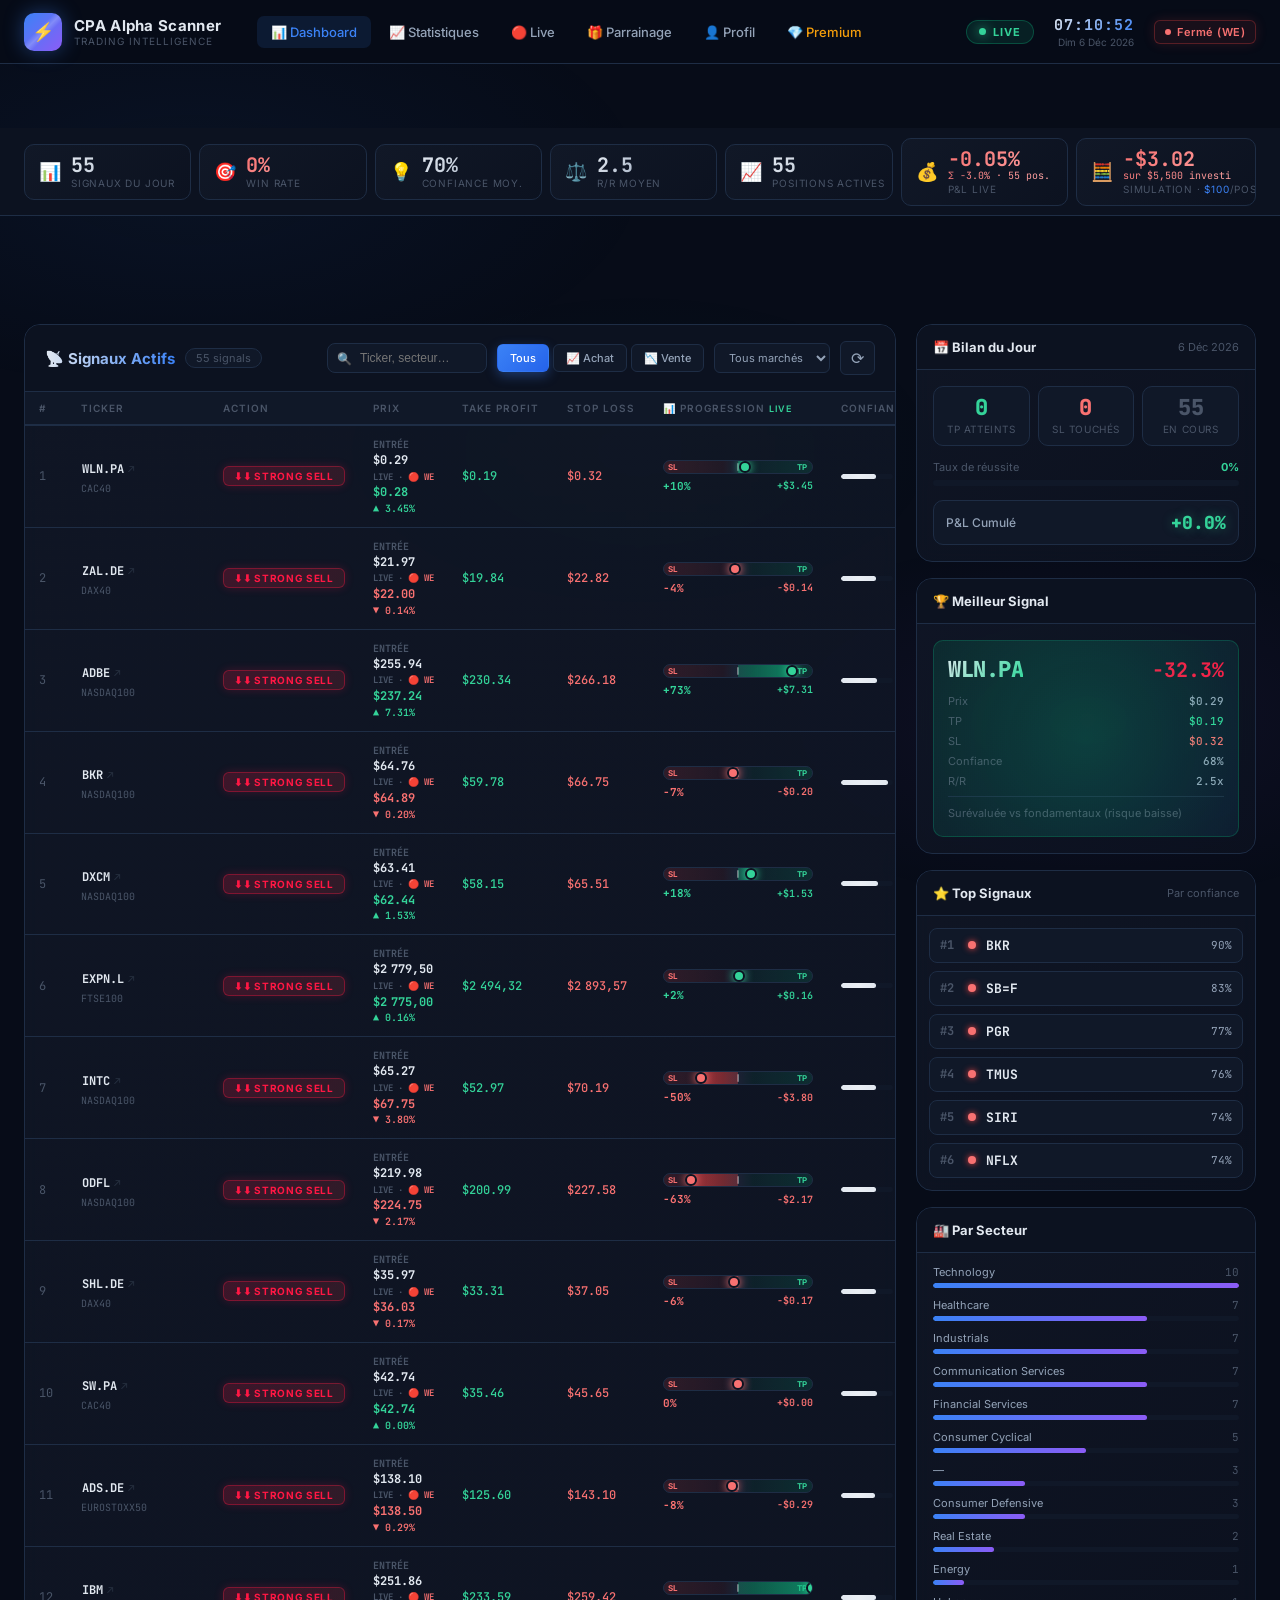
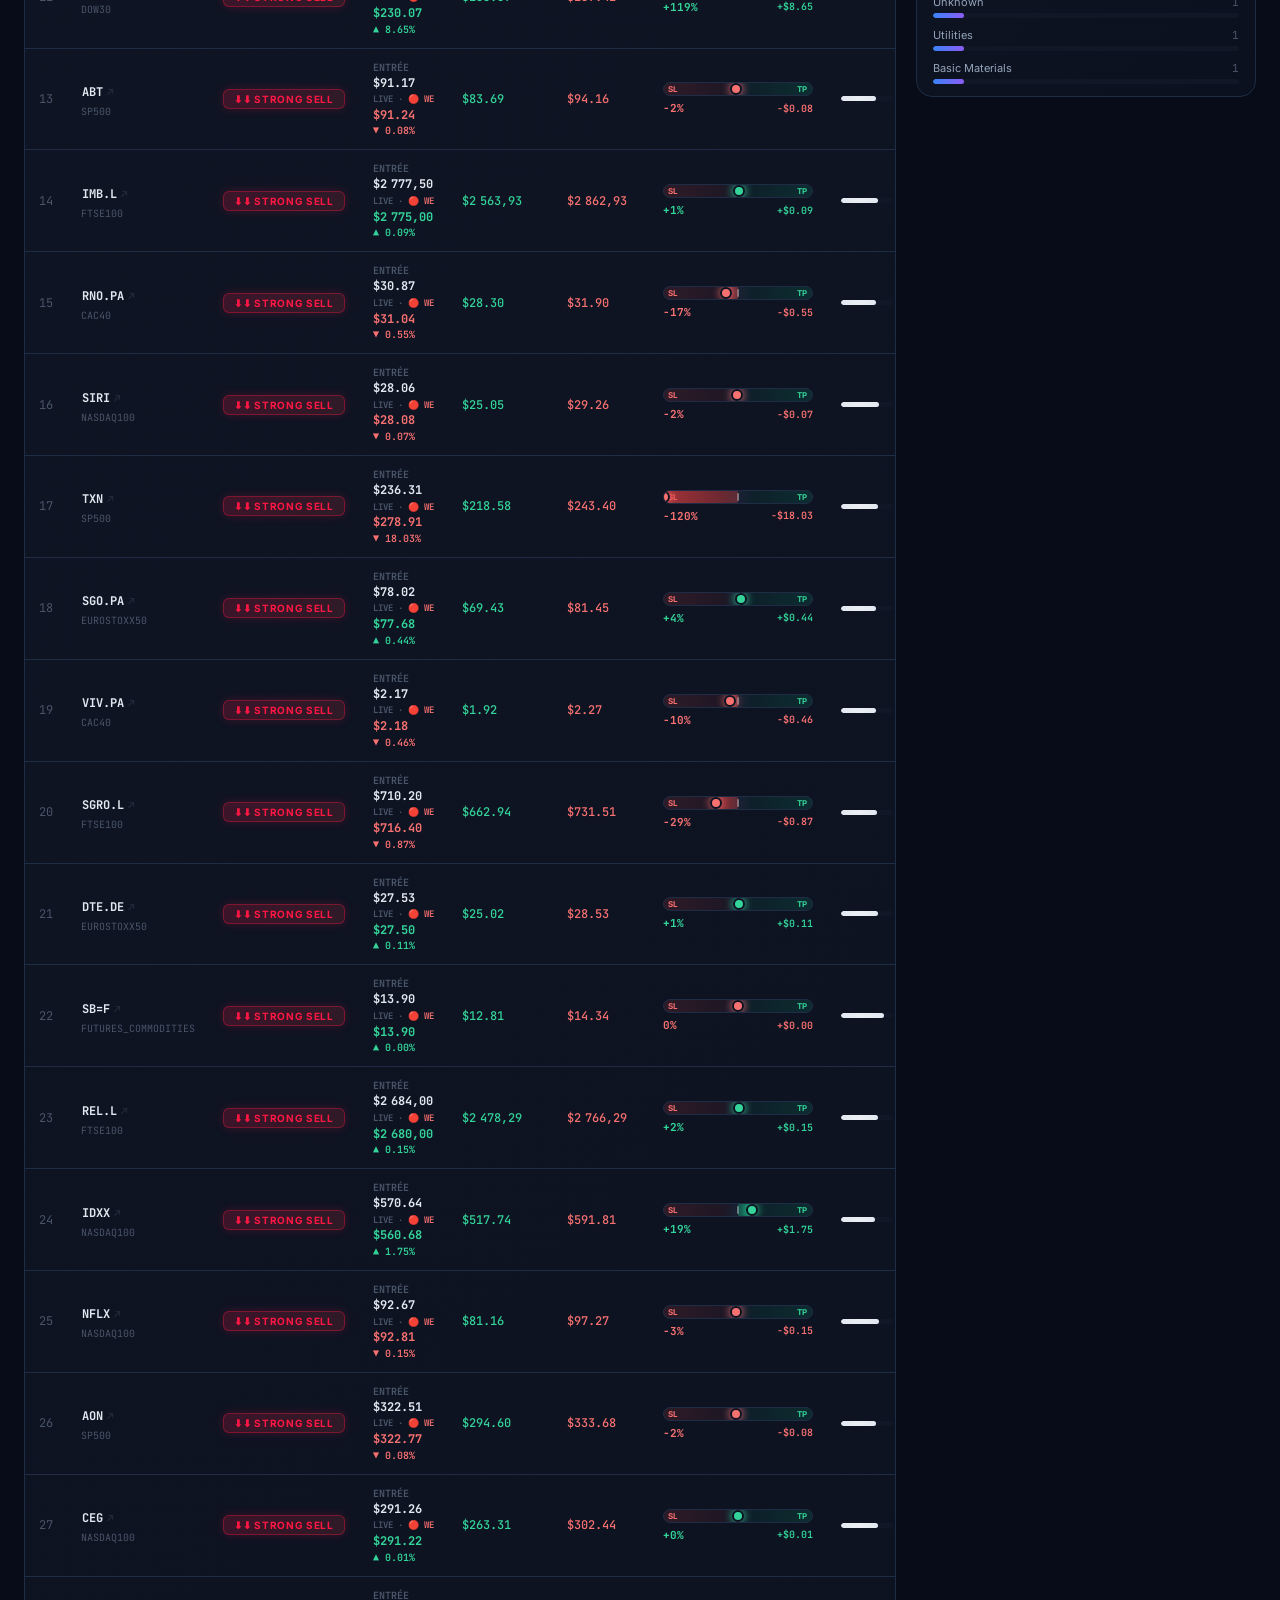
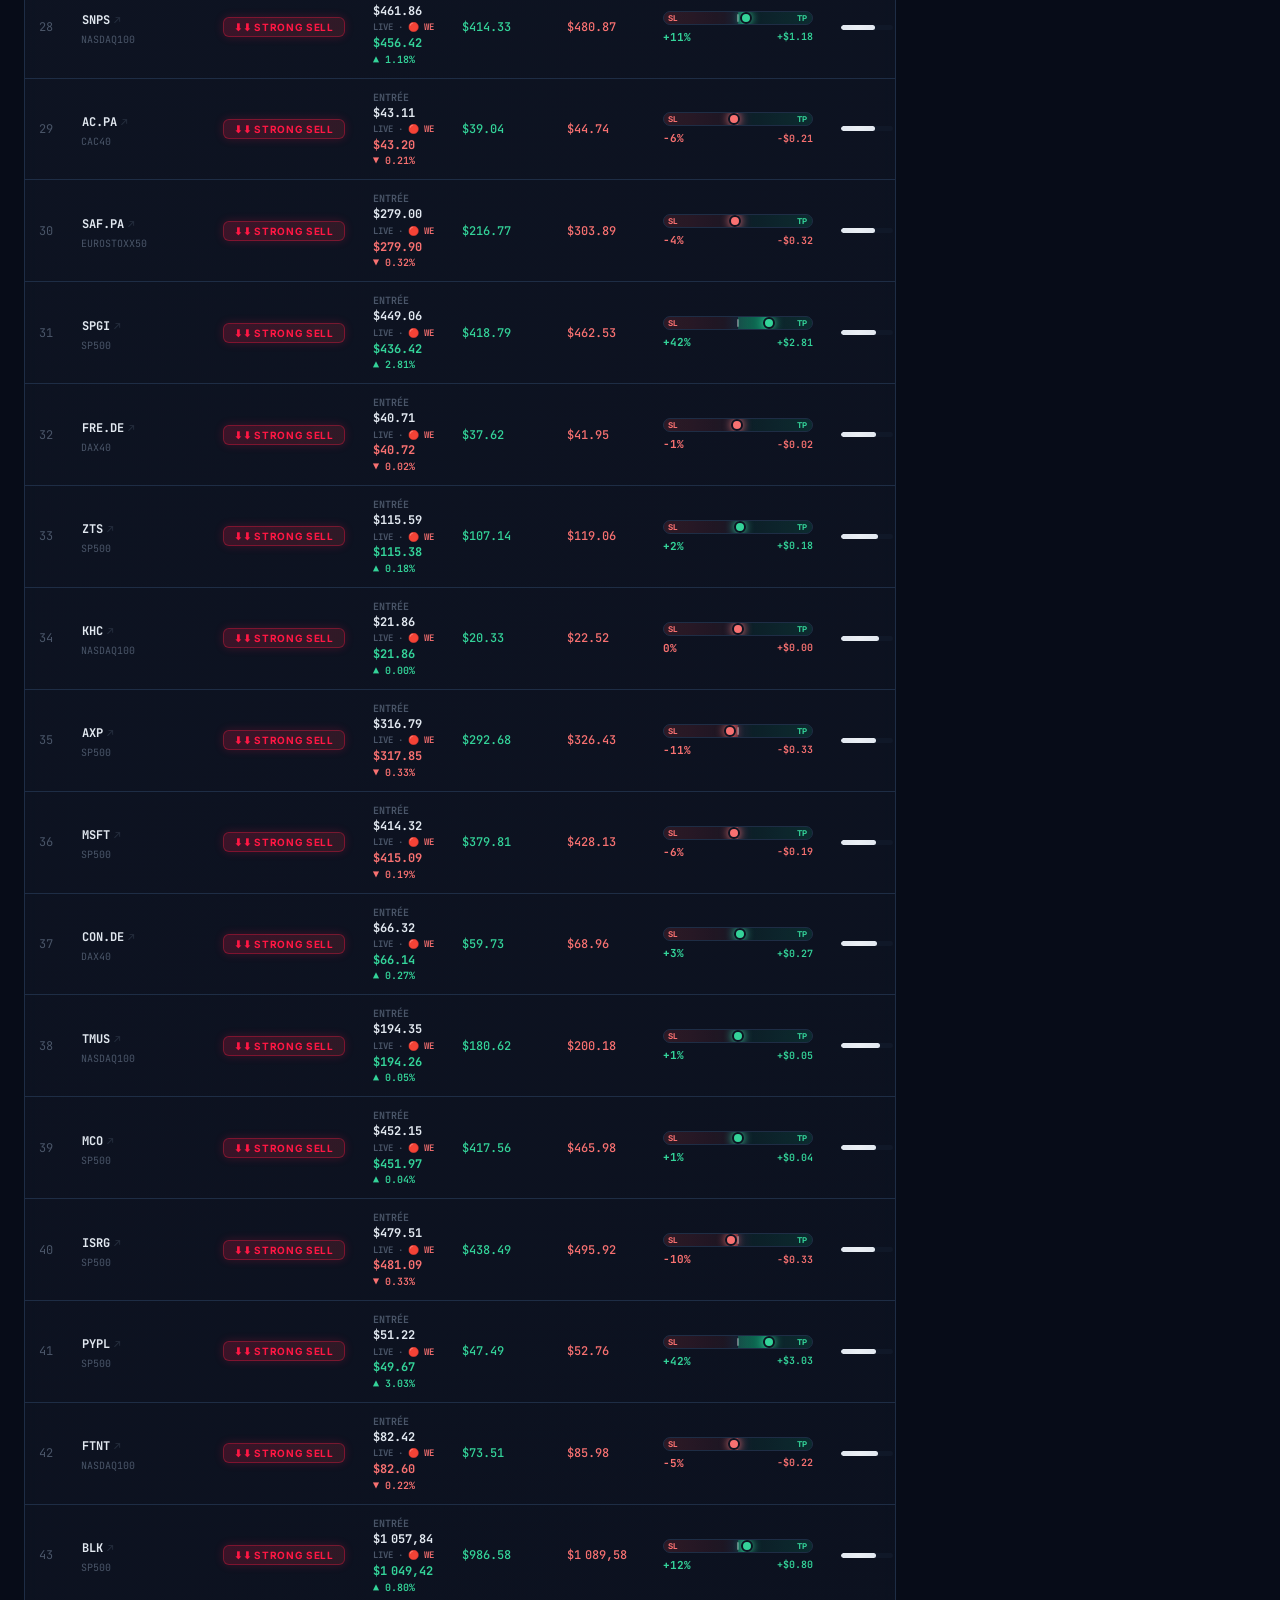
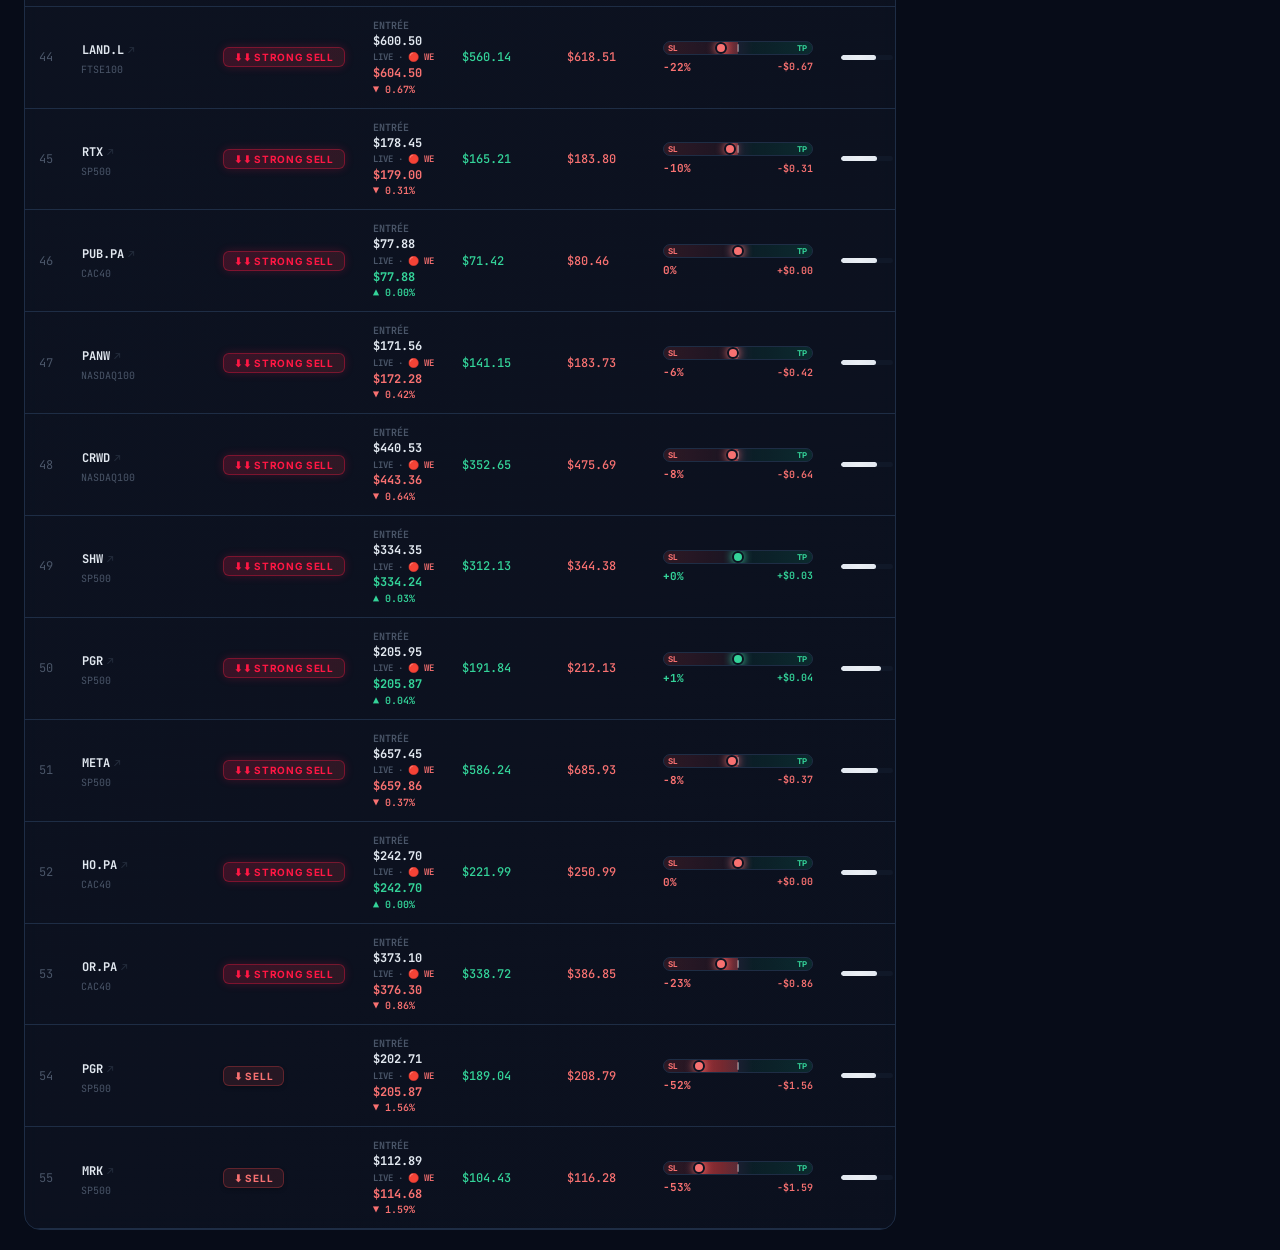
==== commit f65eadfa: "feat: simulateur global en dollars - chaque position = X$ configurable, agrege P&L total + par signa" ====
--- a/dashboard/dashboard.html
+++ b/dashboard/dashboard.html
@@ -89,7 +89,38 @@
         <div class="stat-lbl">P&amp;L Live</div>
       </div>
     </div>
+    <div class="stat-card" style="cursor:pointer;min-width:180px" id="sim-card" title="Cliquer pour changer le montant par position">
+      <span class="stat-icon">🧮</span>
+      <div class="stat-info">
+        <div class="stat-val green" id="stat-sim-pnl">$0</div>
+        <div class="stat-lbl">Simulation · <span id="sim-per-pos" style="color:var(--accent)">$100</span>/pos.</div>
+      </div>
+    </div>
   </section>
+
+  <!-- Modal Simulation Settings -->
+  <div id="sim-modal" style="display:none;position:fixed;inset:0;background:rgba(0,0,0,.7);backdrop-filter:blur(8px);z-index:500;align-items:center;justify-content:center">
+    <div style="background:var(--card);border:1px solid var(--border);border-radius:14px;padding:24px;min-width:320px;max-width:400px;box-shadow:0 12px 40px rgba(0,0,0,.5)">
+      <div style="display:flex;justify-content:space-between;align-items:center;margin-bottom:16px">
+        <h3 style="font-size:15px;font-weight:700">🧮 Montant par position</h3>
+        <button id="sim-close" style="background:var(--bg3);border:1px solid var(--border);color:var(--text);width:28px;height:28px;border-radius:6px;cursor:pointer;font-size:14px">✕</button>
+      </div>
+      <label style="display:block;font-size:11px;color:var(--text3);text-transform:uppercase;letter-spacing:1px;font-weight:600;margin-bottom:6px">Montant USD par signal</label>
+      <div style="display:flex;gap:6px">
+        <input type="number" id="sim-input" min="10" max="100000" step="10" style="flex:1;padding:10px 12px;background:var(--bg3);border:1px solid var(--border);border-radius:8px;color:var(--text);font-family:var(--mono);font-size:15px;outline:none">
+        <button id="sim-save" style="background:var(--accent);color:#fff;border:none;padding:10px 18px;border-radius:8px;font-weight:600;cursor:pointer;font-family:var(--font)">Valider</button>
+      </div>
+      <div style="display:flex;gap:6px;margin-top:10px;flex-wrap:wrap">
+        <button class="sim-preset" data-v="50"   style="background:var(--bg3);border:1px solid var(--border);color:var(--text2);padding:5px 10px;border-radius:6px;font-size:11px;cursor:pointer">$50</button>
+        <button class="sim-preset" data-v="100"  style="background:var(--bg3);border:1px solid var(--border);color:var(--text2);padding:5px 10px;border-radius:6px;font-size:11px;cursor:pointer">$100</button>
+        <button class="sim-preset" data-v="250"  style="background:var(--bg3);border:1px solid var(--border);color:var(--text2);padding:5px 10px;border-radius:6px;font-size:11px;cursor:pointer">$250</button>
+        <button class="sim-preset" data-v="500"  style="background:var(--bg3);border:1px solid var(--border);color:var(--text2);padding:5px 10px;border-radius:6px;font-size:11px;cursor:pointer">$500</button>
+        <button class="sim-preset" data-v="1000" style="background:var(--bg3);border:1px solid var(--border);color:var(--text2);padding:5px 10px;border-radius:6px;font-size:11px;cursor:pointer">$1K</button>
+        <button class="sim-preset" data-v="2000" style="background:var(--bg3);border:1px solid var(--border);color:var(--text2);padding:5px 10px;border-radius:6px;font-size:11px;cursor:pointer">$2K</button>
+      </div>
+      <div id="sim-preview" style="margin-top:16px;padding:12px;background:var(--bg3);border:1px solid var(--border);border-radius:8px;font-size:12px;color:var(--text2)"></div>
+    </div>
+  </div>
 
   <!-- ===================== PAGE BODY ===================== -->
   <div class="page-body">
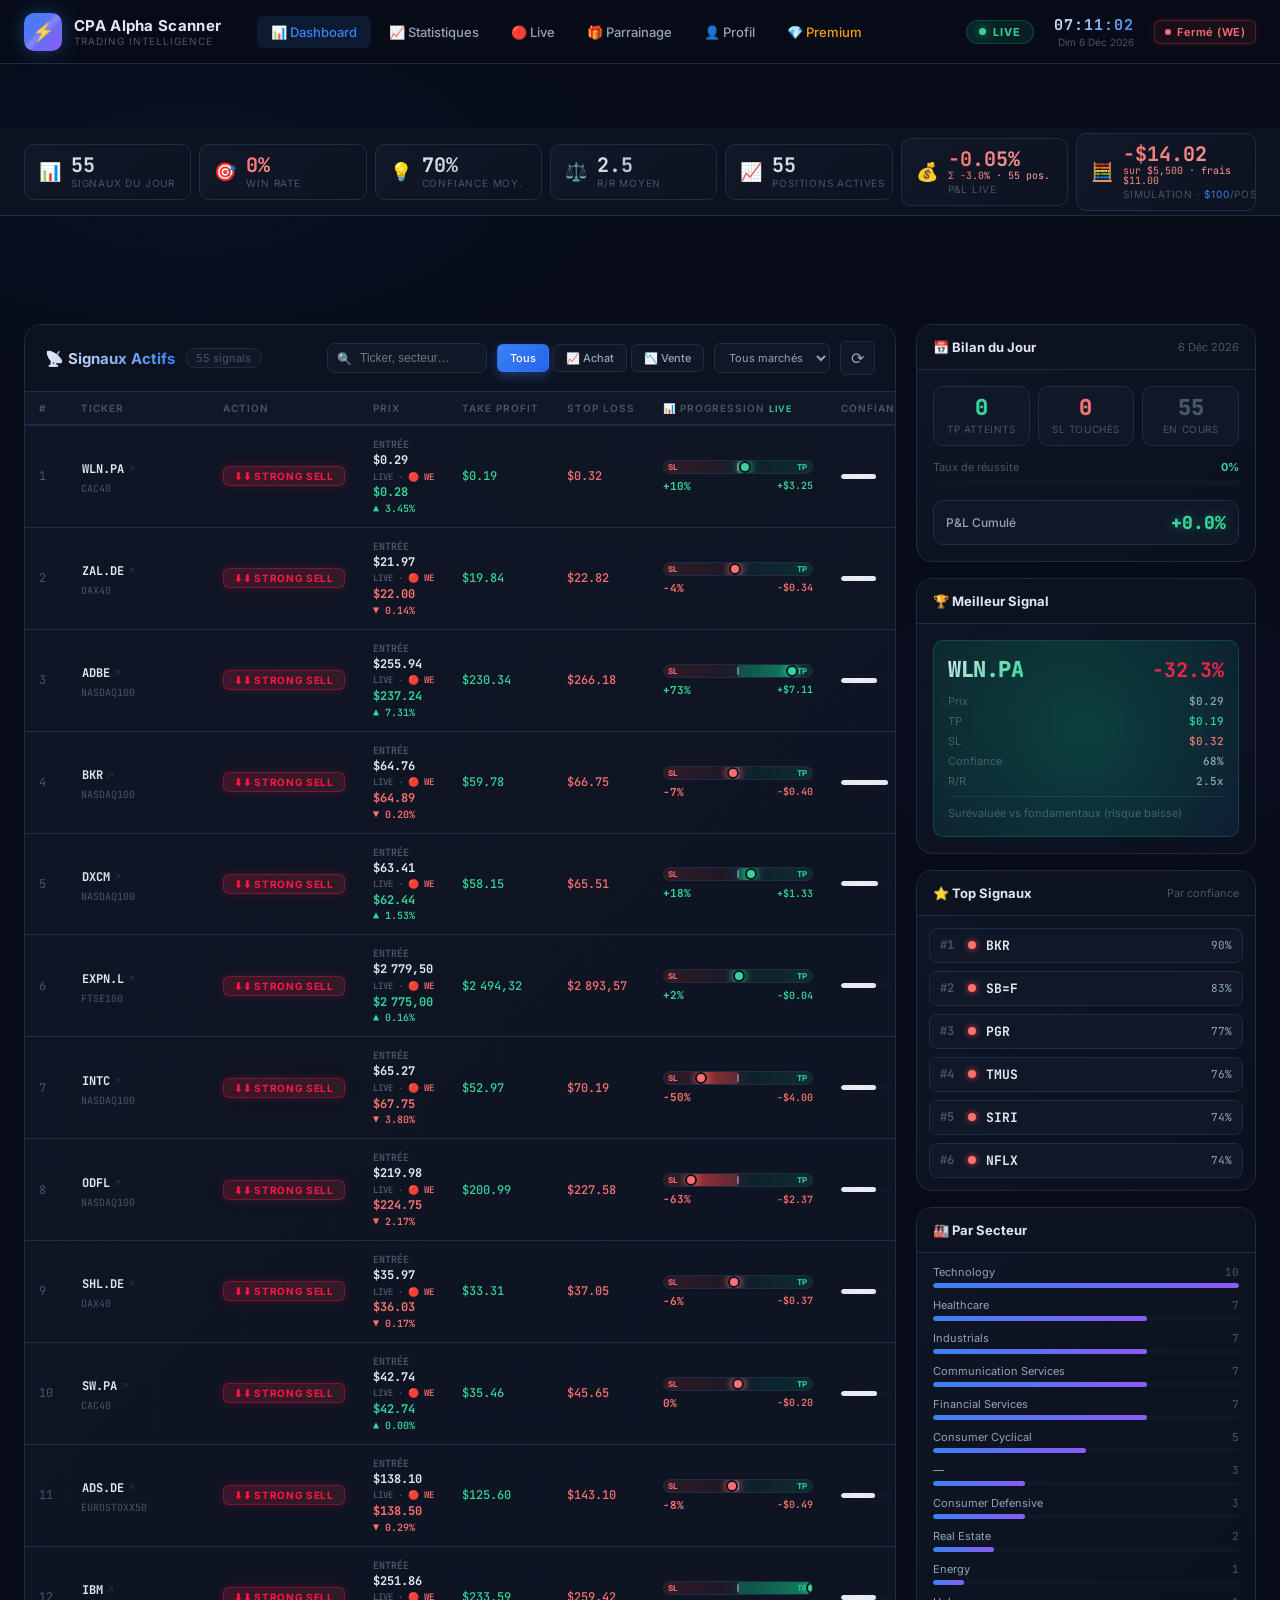
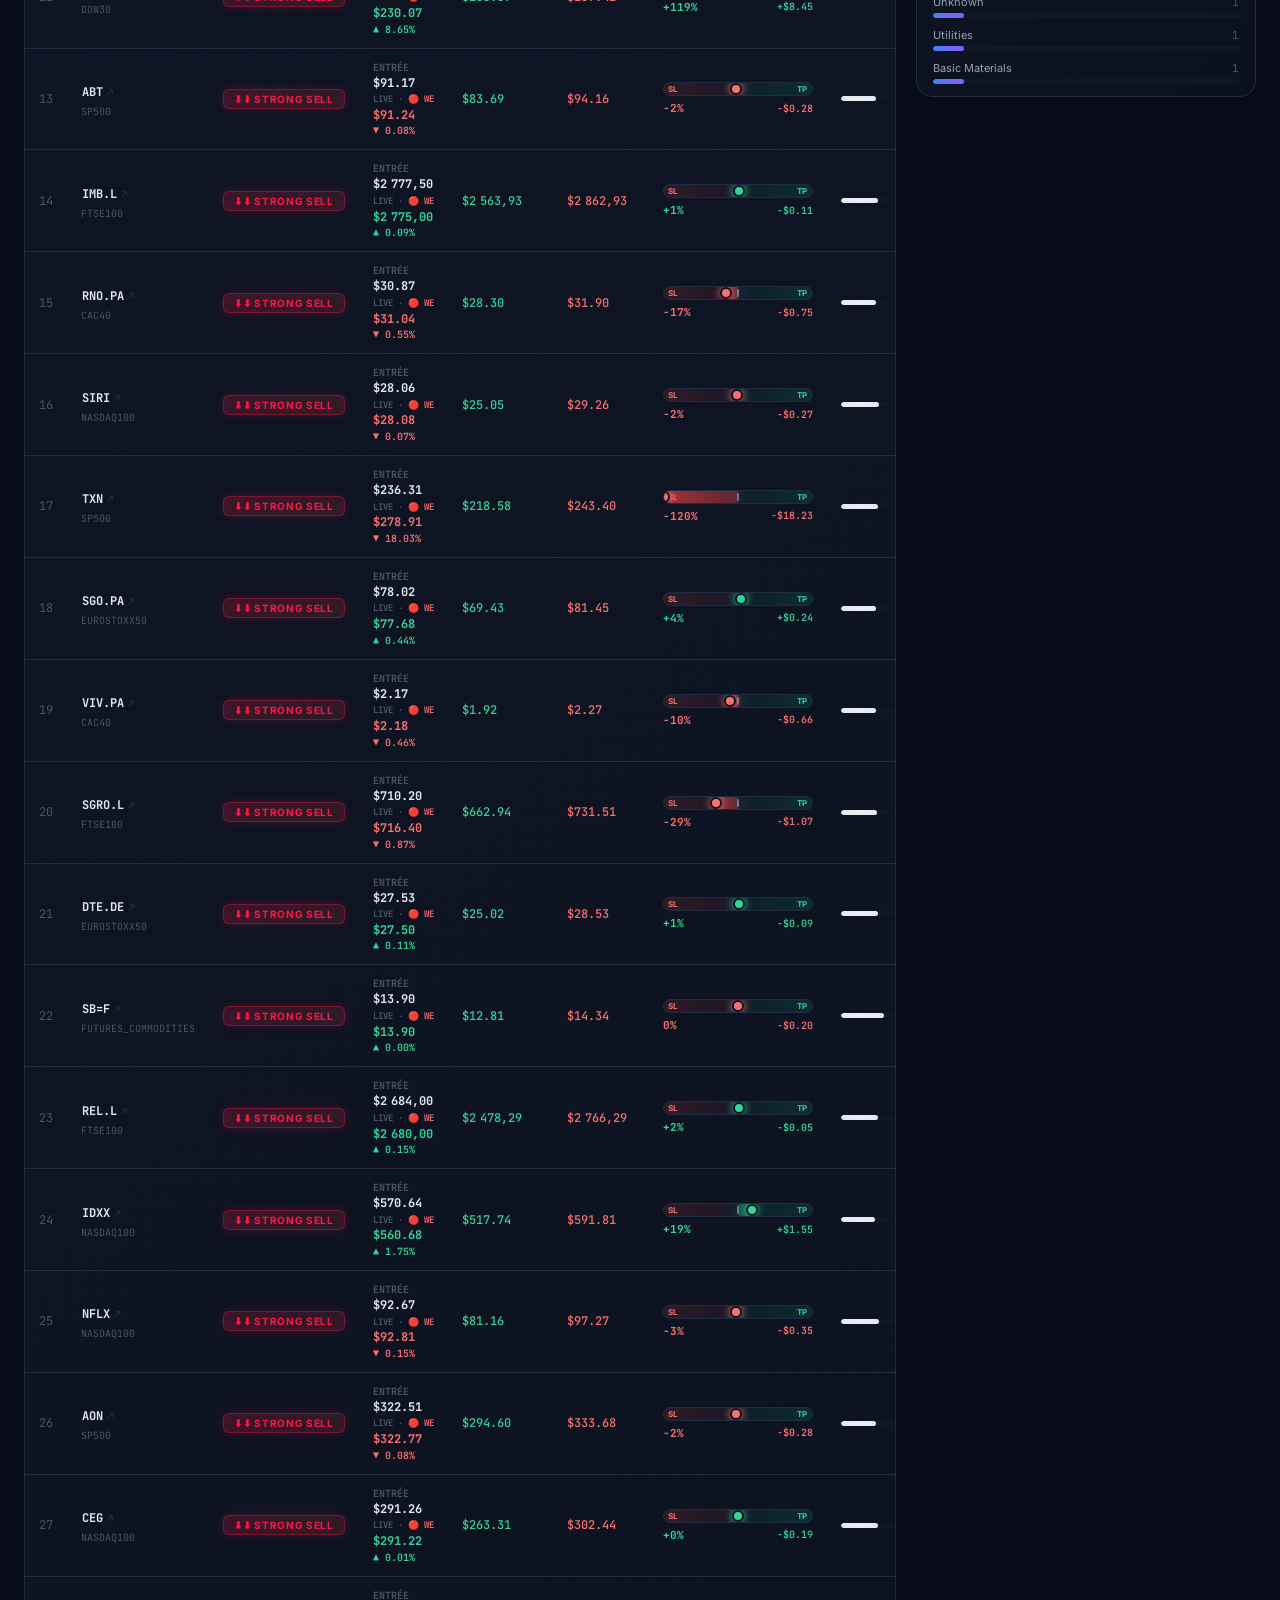
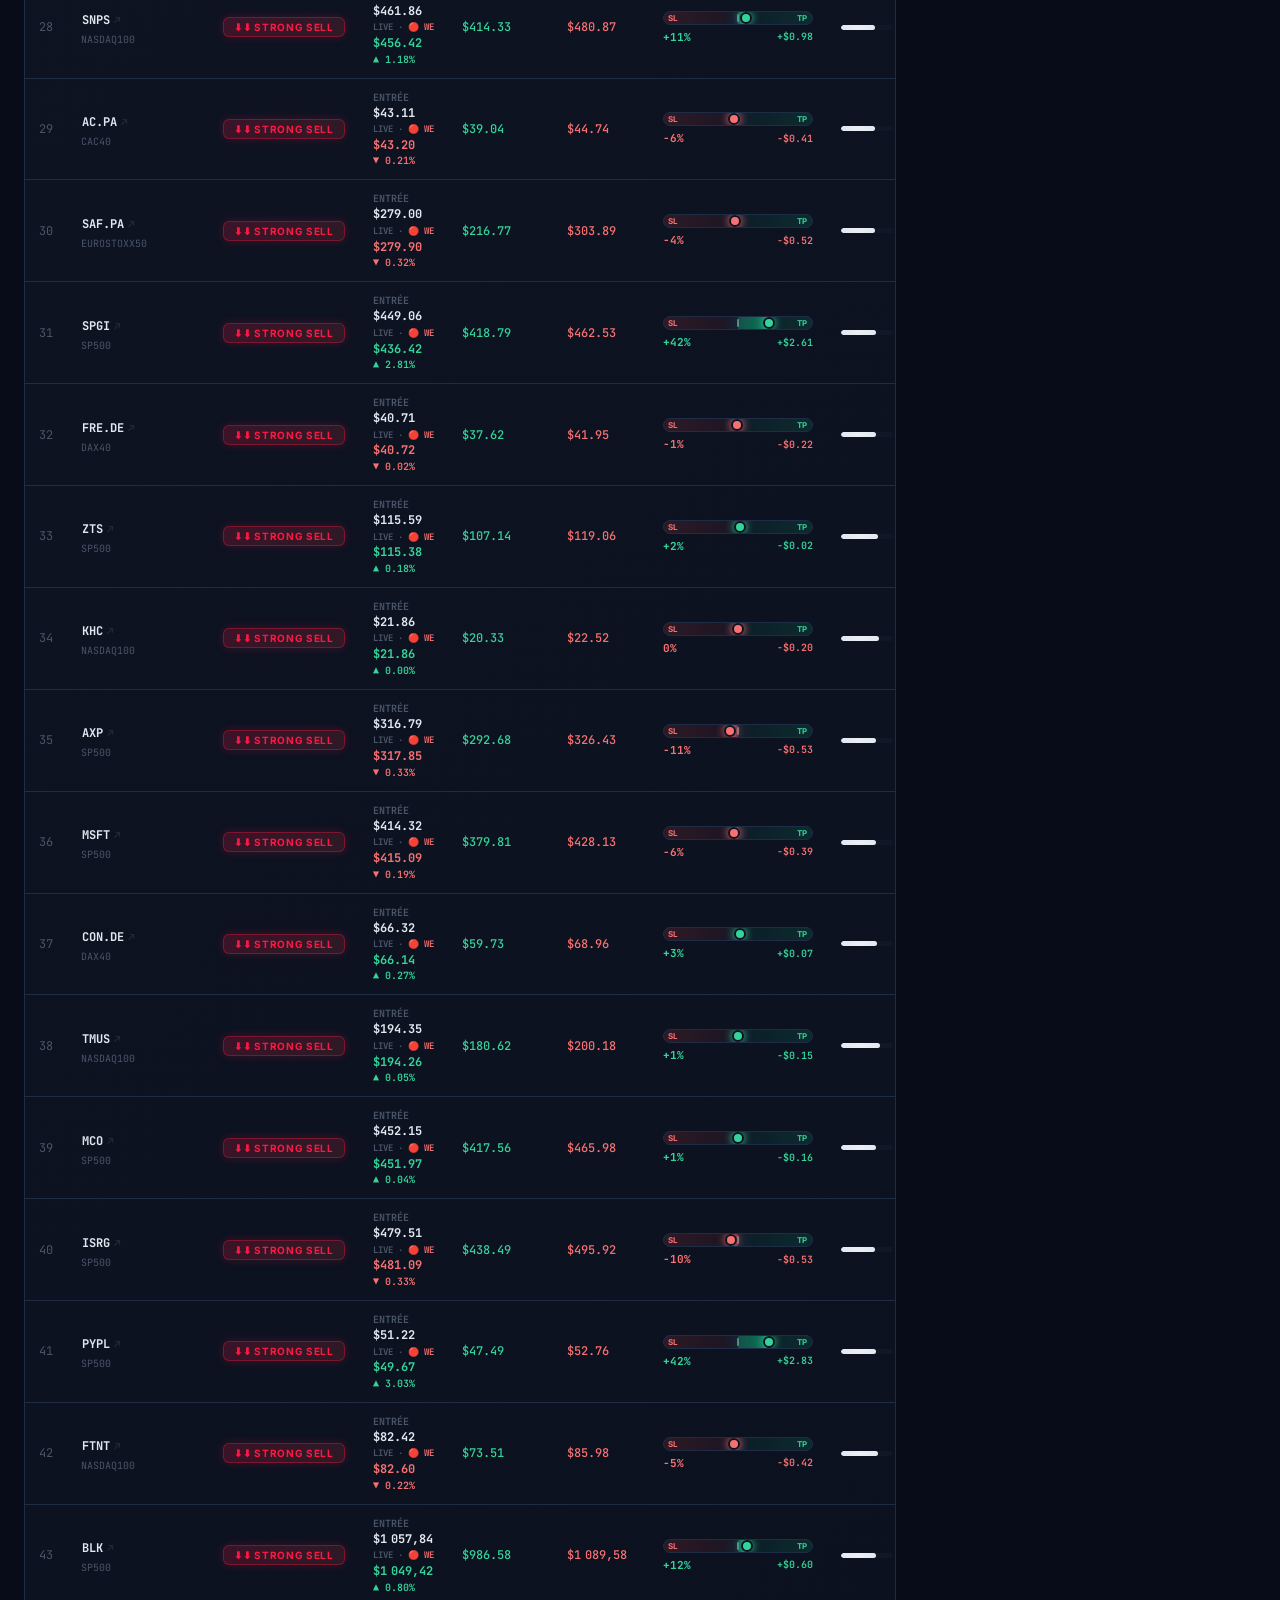
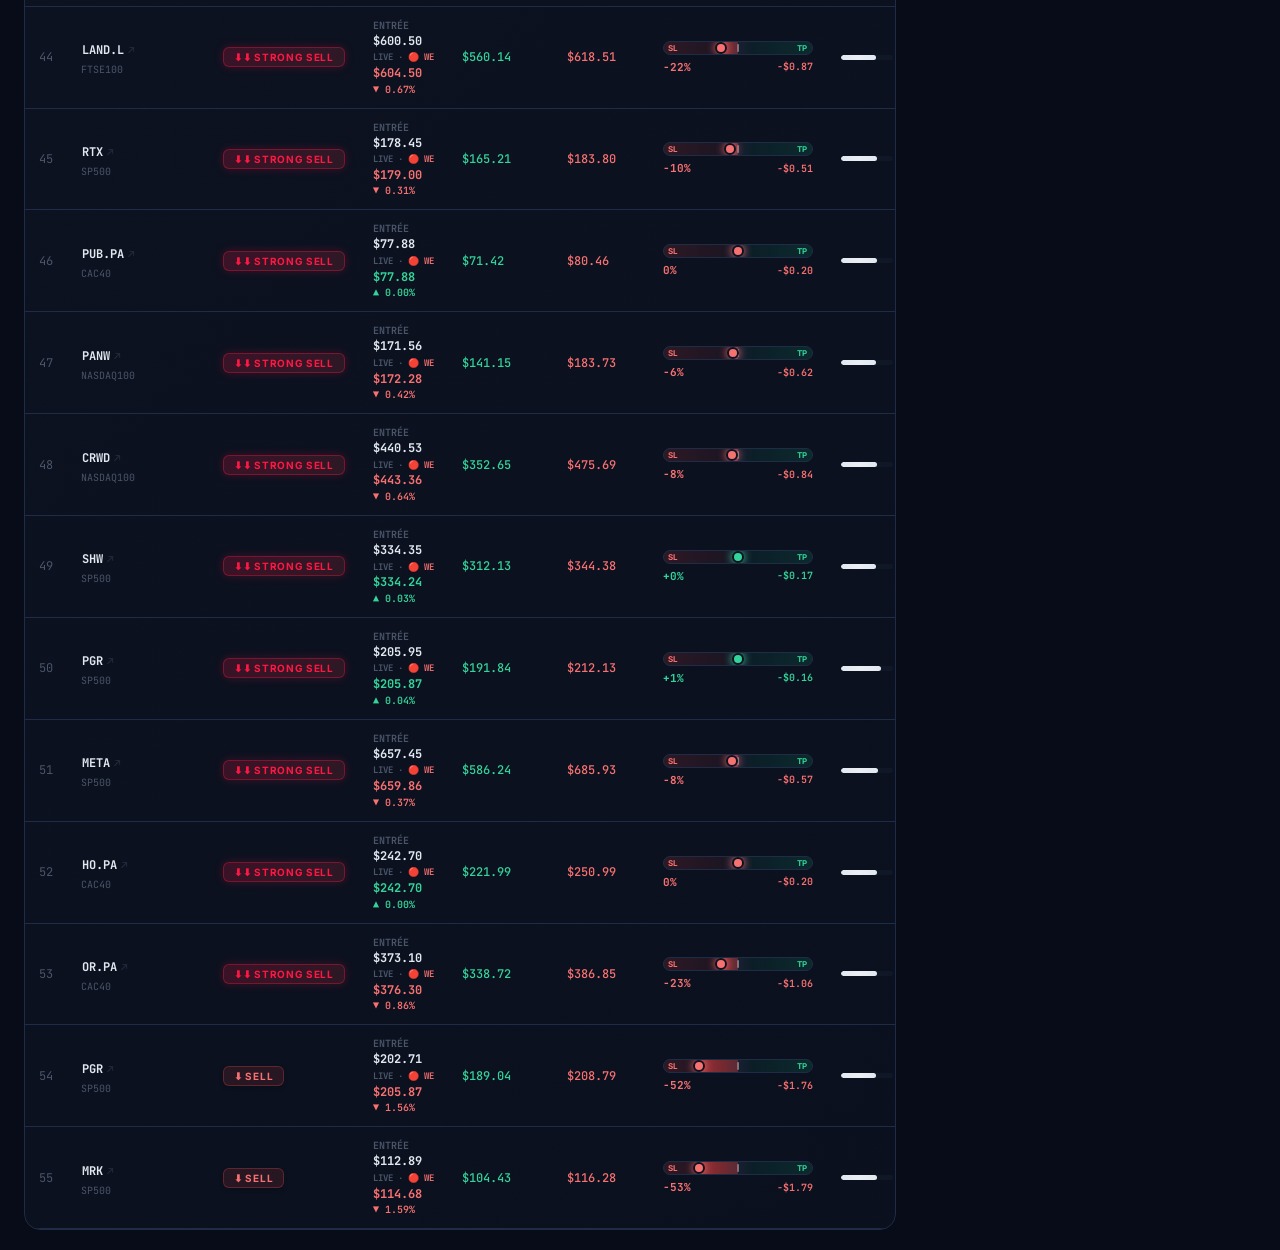
==== commit db5d3e80: "feat: frais configurables dans simulateur (presets IBKR, Degiro, etc.) + calcul net par signal" ====
--- a/dashboard/dashboard.html
+++ b/dashboard/dashboard.html
@@ -108,7 +108,6 @@
       <label style="display:block;font-size:11px;color:var(--text3);text-transform:uppercase;letter-spacing:1px;font-weight:600;margin-bottom:6px">Montant USD par signal</label>
       <div style="display:flex;gap:6px">
         <input type="number" id="sim-input" min="10" max="100000" step="10" style="flex:1;padding:10px 12px;background:var(--bg3);border:1px solid var(--border);border-radius:8px;color:var(--text);font-family:var(--mono);font-size:15px;outline:none">
-        <button id="sim-save" style="background:var(--accent);color:#fff;border:none;padding:10px 18px;border-radius:8px;font-weight:600;cursor:pointer;font-family:var(--font)">Valider</button>
       </div>
       <div style="display:flex;gap:6px;margin-top:10px;flex-wrap:wrap">
         <button class="sim-preset" data-v="50"   style="background:var(--bg3);border:1px solid var(--border);color:var(--text2);padding:5px 10px;border-radius:6px;font-size:11px;cursor:pointer">$50</button>
@@ -118,7 +117,23 @@
         <button class="sim-preset" data-v="1000" style="background:var(--bg3);border:1px solid var(--border);color:var(--text2);padding:5px 10px;border-radius:6px;font-size:11px;cursor:pointer">$1K</button>
         <button class="sim-preset" data-v="2000" style="background:var(--bg3);border:1px solid var(--border);color:var(--text2);padding:5px 10px;border-radius:6px;font-size:11px;cursor:pointer">$2K</button>
       </div>
+
+      <label style="display:block;font-size:11px;color:var(--text3);text-transform:uppercase;letter-spacing:1px;font-weight:600;margin-top:18px;margin-bottom:6px">💸 Frais par trade (%)</label>
+      <div style="display:flex;gap:6px">
+        <input type="number" id="sim-fee" min="0" max="2" step="0.01" style="flex:1;padding:10px 12px;background:var(--bg3);border:1px solid var(--border);border-radius:8px;color:var(--text);font-family:var(--mono);font-size:15px;outline:none">
+        <span style="align-self:center;color:var(--text3);font-size:11px">% × 2 (aller+retour)</span>
+      </div>
+      <div style="display:flex;gap:6px;margin-top:8px;flex-wrap:wrap">
+        <button class="fee-preset" data-v="0"    style="background:var(--bg3);border:1px solid var(--border);color:var(--text2);padding:4px 9px;border-radius:6px;font-size:10px;cursor:pointer">0% <span style="color:var(--text3)">(Trade Republic)</span></button>
+        <button class="fee-preset" data-v="0.05" style="background:var(--bg3);border:1px solid var(--border);color:var(--text2);padding:4px 9px;border-radius:6px;font-size:10px;cursor:pointer">0.05% <span style="color:var(--text3)">(IBKR)</span></button>
+        <button class="fee-preset" data-v="0.1"  style="background:var(--bg3);border:1px solid var(--border);color:var(--text2);padding:4px 9px;border-radius:6px;font-size:10px;cursor:pointer">0.10% <span style="color:var(--text3)">(Degiro)</span></button>
+        <button class="fee-preset" data-v="0.25" style="background:var(--bg3);border:1px solid var(--border);color:var(--text2);padding:4px 9px;border-radius:6px;font-size:10px;cursor:pointer">0.25%</button>
+        <button class="fee-preset" data-v="0.5"  style="background:var(--bg3);border:1px solid var(--border);color:var(--text2);padding:4px 9px;border-radius:6px;font-size:10px;cursor:pointer">0.50%</button>
+      </div>
+
       <div id="sim-preview" style="margin-top:16px;padding:12px;background:var(--bg3);border:1px solid var(--border);border-radius:8px;font-size:12px;color:var(--text2)"></div>
+
+      <button id="sim-save" style="width:100%;margin-top:14px;background:var(--accent);color:#fff;border:none;padding:12px 18px;border-radius:9px;font-weight:700;cursor:pointer;font-family:var(--font);font-size:13px">💾 Valider</button>
     </div>
   </div>
 
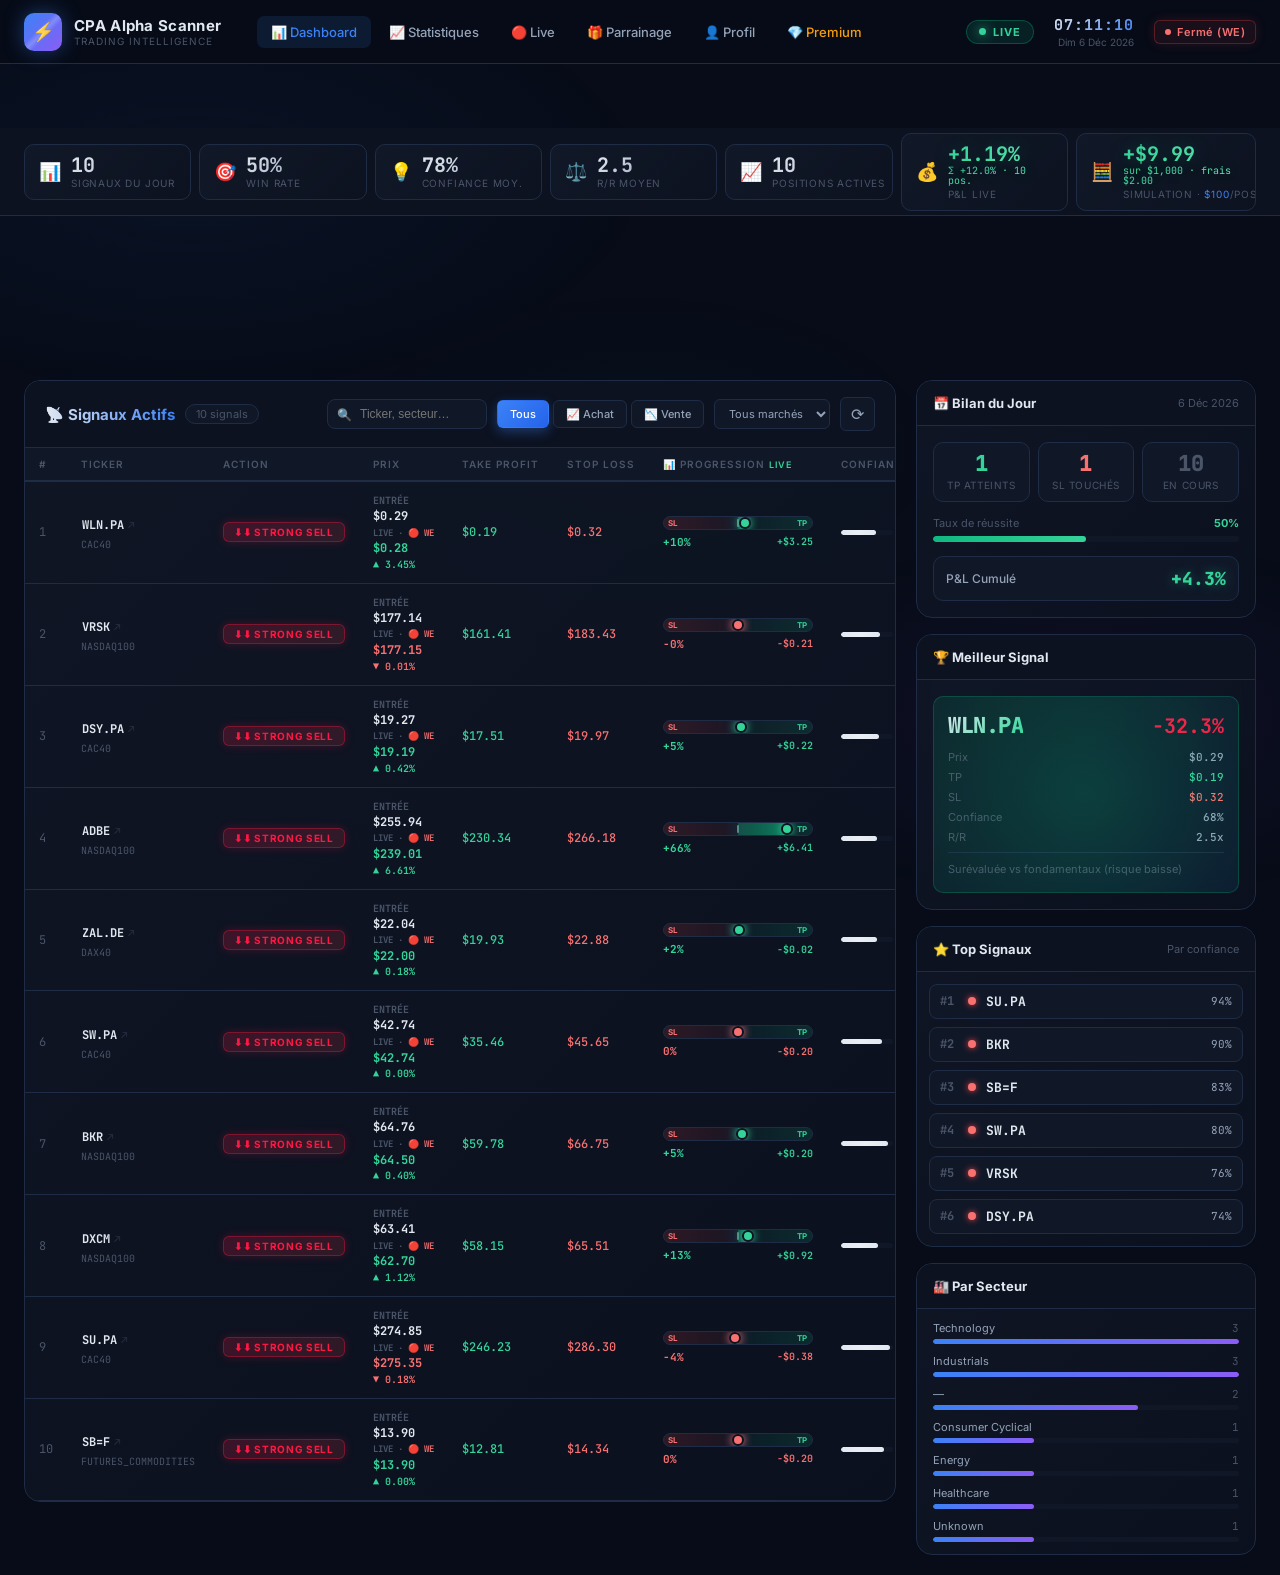
==== commit 3f9ff004: "feat(macro): widget FRED sur dashboard (regime, VIX, yield curve, Fed, chomage) + workflow 6h" ====
--- a/dashboard/dashboard.html
+++ b/dashboard/dashboard.html
@@ -97,6 +97,32 @@
       </div>
     </div>
   </section>
+
+  <!-- ===================== WIDGET MACRO FRED ===================== -->
+  <div id="macro-widget" style="display:none;margin:12px 16px 0;padding:10px 16px;background:linear-gradient(90deg,rgba(12,18,32,.85),rgba(17,24,39,.85));border:1px solid var(--border);border-radius:10px;display:flex;align-items:center;gap:14px;flex-wrap:wrap;font-size:12px;backdrop-filter:blur(6px)">
+    <div style="display:flex;align-items:center;gap:8px;flex-shrink:0">
+      <span style="font-size:16px">🌍</span>
+      <span style="font-weight:700;color:var(--text2)">Contexte Marché</span>
+      <span id="macro-regime" style="padding:3px 10px;border-radius:14px;font-size:11px;font-weight:800;letter-spacing:.6px">—</span>
+    </div>
+    <div id="macro-stats" style="display:flex;gap:18px;flex:1;flex-wrap:wrap;justify-content:flex-end">
+      <span class="macro-stat"><span class="ms-lbl">Fed</span> <span id="ms-fed" class="ms-val">—</span></span>
+      <span class="macro-stat"><span class="ms-lbl">10Y</span> <span id="ms-10y" class="ms-val">—</span></span>
+      <span class="macro-stat"><span class="ms-lbl">Yield Curve</span> <span id="ms-yc" class="ms-val">—</span></span>
+      <span class="macro-stat"><span class="ms-lbl">VIX</span> <span id="ms-vix" class="ms-val">—</span></span>
+      <span class="macro-stat"><span class="ms-lbl">$ Index</span> <span id="ms-dxy" class="ms-val">—</span></span>
+      <span class="macro-stat"><span class="ms-lbl">Chômage</span> <span id="ms-unemp" class="ms-val">—</span></span>
+    </div>
+  </div>
+  <style>
+    .macro-stat { font-family: 'JetBrains Mono', monospace; display: inline-flex; gap: 5px; align-items: baseline; white-space: nowrap; }
+    .ms-lbl { font-size: 9px; color: var(--text3); text-transform: uppercase; letter-spacing: .8px; }
+    .ms-val { font-size: 12px; font-weight: 700; color: var(--text); }
+    .regime-bullish   { background: rgba(16,185,129,.15); color: #34d399; border: 1px solid rgba(16,185,129,.35); }
+    .regime-neutral   { background: rgba(59,130,246,.12); color: #60a5fa; border: 1px solid rgba(59,130,246,.3); }
+    .regime-bearish   { background: rgba(245,158,11,.14); color: #fbbf24; border: 1px solid rgba(245,158,11,.35); }
+    .regime-recession { background: rgba(239,68,68,.15); color: #f87171; border: 1px solid rgba(239,68,68,.35); }
+  </style>
 
   <!-- Modal Simulation Settings -->
   <div id="sim-modal" style="display:none;position:fixed;inset:0;background:rgba(0,0,0,.7);backdrop-filter:blur(8px);z-index:500;align-items:center;justify-content:center">
@@ -336,5 +362,48 @@
   <div class="toast hidden" id="toast"></div>
 
   <script src="assets/js/app.js?v=202604232"></script>
+
+  <!-- ========== MACRO WIDGET LOADER ========== -->
+  <script>
+    function loadMacro() {
+      fetch('data/macro.json?t=' + Date.now())
+        .then(r => r.ok ? r.json() : null)
+        .then(m => {
+          if (!m || m.risk_free_rate == null) return;
+          document.getElementById('macro-widget').style.display = 'flex';
+
+          const regimeEl = document.getElementById('macro-regime');
+          regimeEl.textContent = (m.regime || 'neutral').toUpperCase();
+          regimeEl.className = 'regime-' + (m.regime || 'neutral');
+          regimeEl.title = (m.regime_reasons || []).join('\n') || 'Aucune alerte macro';
+
+          const set = (id, val, suffix = '') => {
+            const el = document.getElementById(id);
+            if (el) el.textContent = (val != null) ? (val + suffix) : '—';
+          };
+          set('ms-fed',   m.risk_free_rate != null ? m.risk_free_rate.toFixed(2) : null, '%');
+          set('ms-10y',   m.treasury_10y  != null ? m.treasury_10y.toFixed(2)  : null, '%');
+          set('ms-yc',    m.yield_curve   != null ? (m.yield_curve >= 0 ? '+' : '') + m.yield_curve.toFixed(2) : null, '%');
+          set('ms-vix',   m.vix           != null ? m.vix.toFixed(1)           : null);
+          set('ms-dxy',   m.dollar_index  != null ? m.dollar_index.toFixed(1)  : null);
+          set('ms-unemp', m.unemployment  != null ? m.unemployment.toFixed(1)  : null, '%');
+
+          // Colorer VIX selon niveau
+          const vixEl = document.getElementById('ms-vix');
+          if (vixEl && m.vix != null) {
+            vixEl.style.color = m.vix > 25 ? 'var(--sell-light)' : m.vix < 15 ? 'var(--buy-light)' : 'var(--text)';
+          }
+          // Colorer yield curve
+          const ycEl = document.getElementById('ms-yc');
+          if (ycEl && m.yield_curve != null) {
+            ycEl.style.color = m.yield_curve < 0 ? 'var(--sell-light)' : m.yield_curve > 1 ? 'var(--buy-light)' : 'var(--text)';
+          }
+        })
+        .catch(() => {});
+    }
+    loadMacro();
+    // Refresh toutes les 30 min (pas besoin plus souvent, macro bouge lentement)
+    setInterval(loadMacro, 30 * 60 * 1000);
+  </script>
 </body>
 </html>
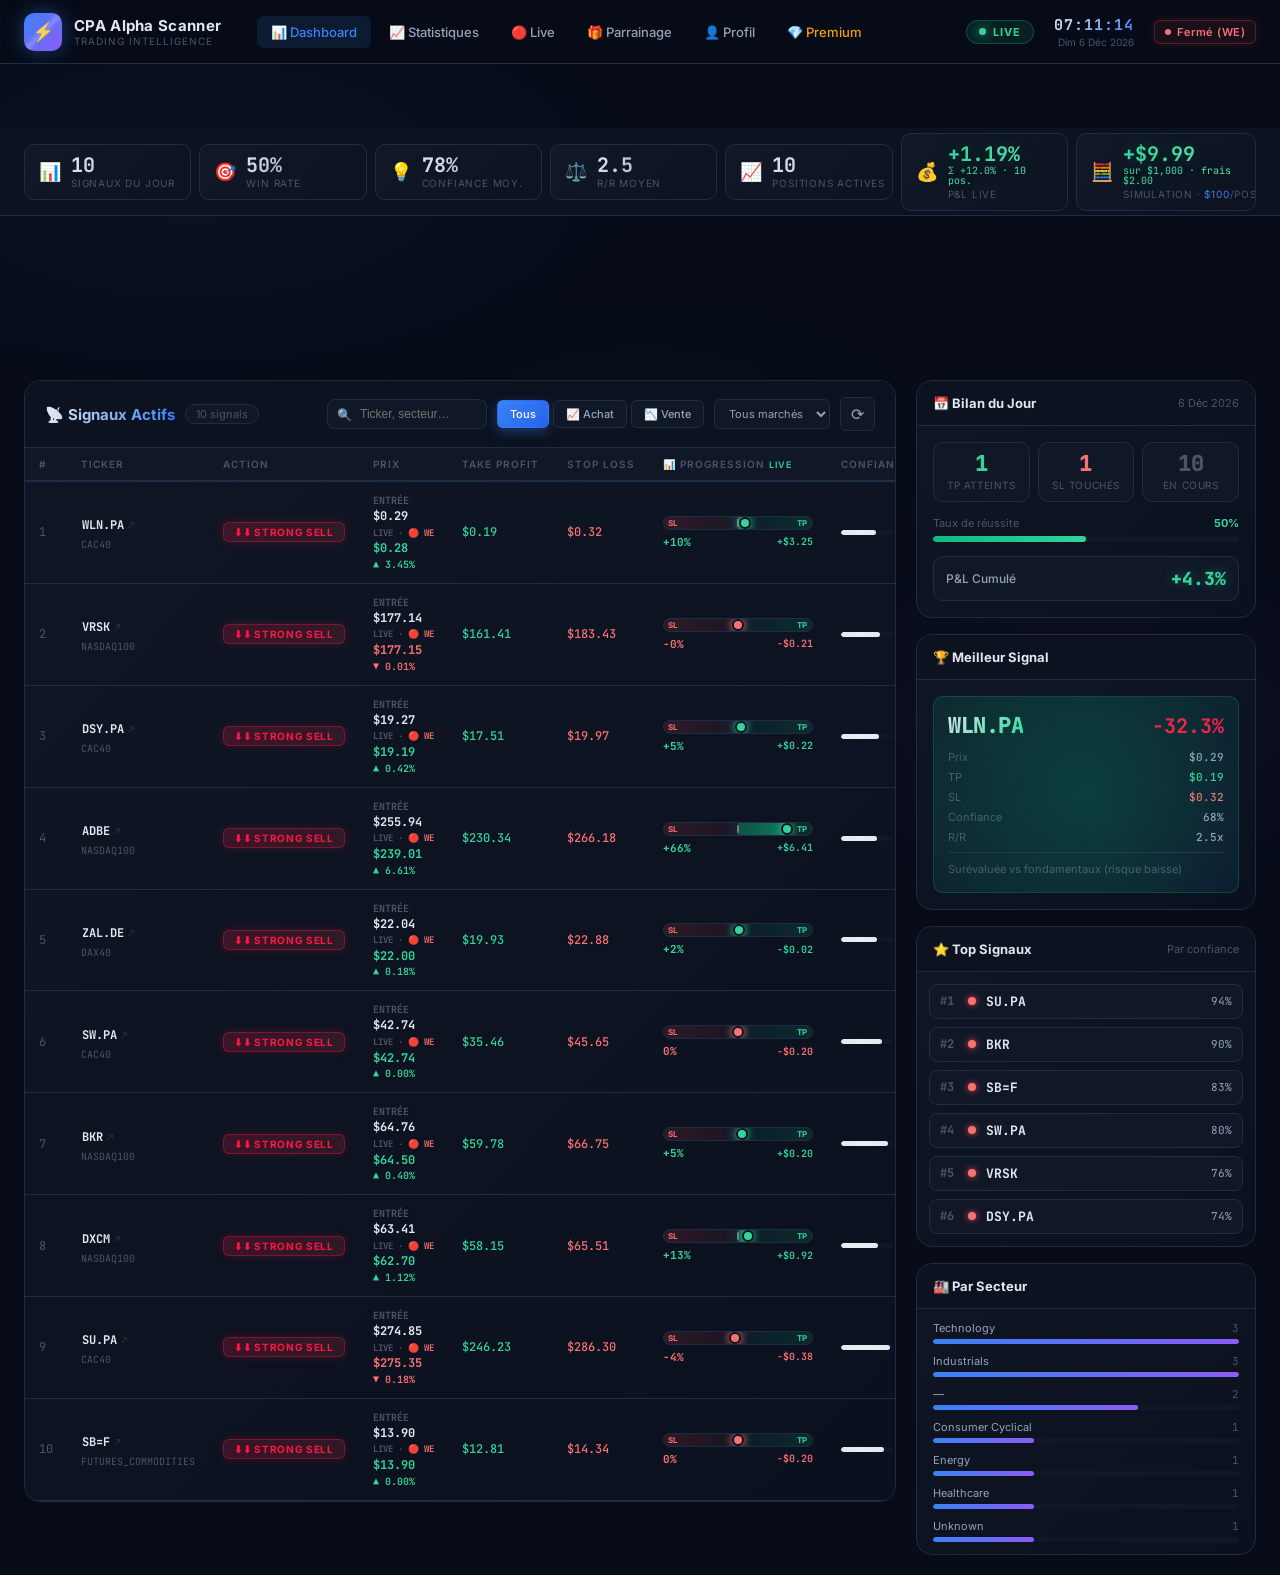
==== commit e8dab136: "fix(macro-widget): display conflict + cache-buster v244 pour forcer reload" ====
--- a/dashboard/dashboard.html
+++ b/dashboard/dashboard.html
@@ -5,8 +5,8 @@
   <meta name="viewport" content="width=device-width, initial-scale=1.0">
   <title>CPA Alpha Scanner — Dashboard</title>
   <link rel="icon" href="data:image/svg+xml,<svg xmlns='http://www.w3.org/2000/svg' viewBox='0 0 100 100'><text y='.9em' font-size='90'>⚡</text></svg>">
-  <link rel="stylesheet" href="assets/css/style.css?v=202604232">
-  <link rel="stylesheet" href="assets/css/polish.css?v=202604232">
+  <link rel="stylesheet" href="assets/css/style.css?v=202604244">
+  <link rel="stylesheet" href="assets/css/polish.css?v=202604244">
 </head>
 <body>
 
@@ -99,7 +99,7 @@
   </section>
 
   <!-- ===================== WIDGET MACRO FRED ===================== -->
-  <div id="macro-widget" style="display:none;margin:12px 16px 0;padding:10px 16px;background:linear-gradient(90deg,rgba(12,18,32,.85),rgba(17,24,39,.85));border:1px solid var(--border);border-radius:10px;display:flex;align-items:center;gap:14px;flex-wrap:wrap;font-size:12px;backdrop-filter:blur(6px)">
+  <div id="macro-widget" style="display:flex;margin:12px 16px 0;padding:10px 16px;background:linear-gradient(90deg,rgba(12,18,32,.85),rgba(17,24,39,.85));border:1px solid var(--border);border-radius:10px;align-items:center;gap:14px;flex-wrap:wrap;font-size:12px;backdrop-filter:blur(6px)">
     <div style="display:flex;align-items:center;gap:8px;flex-shrink:0">
       <span style="font-size:16px">🌍</span>
       <span style="font-weight:700;color:var(--text2)">Contexte Marché</span>
@@ -361,7 +361,7 @@
   <!-- Toast -->
   <div class="toast hidden" id="toast"></div>
 
-  <script src="assets/js/app.js?v=202604232"></script>
+  <script src="assets/js/app.js?v=202604244"></script>
 
   <!-- ========== MACRO WIDGET LOADER ========== -->
   <script>
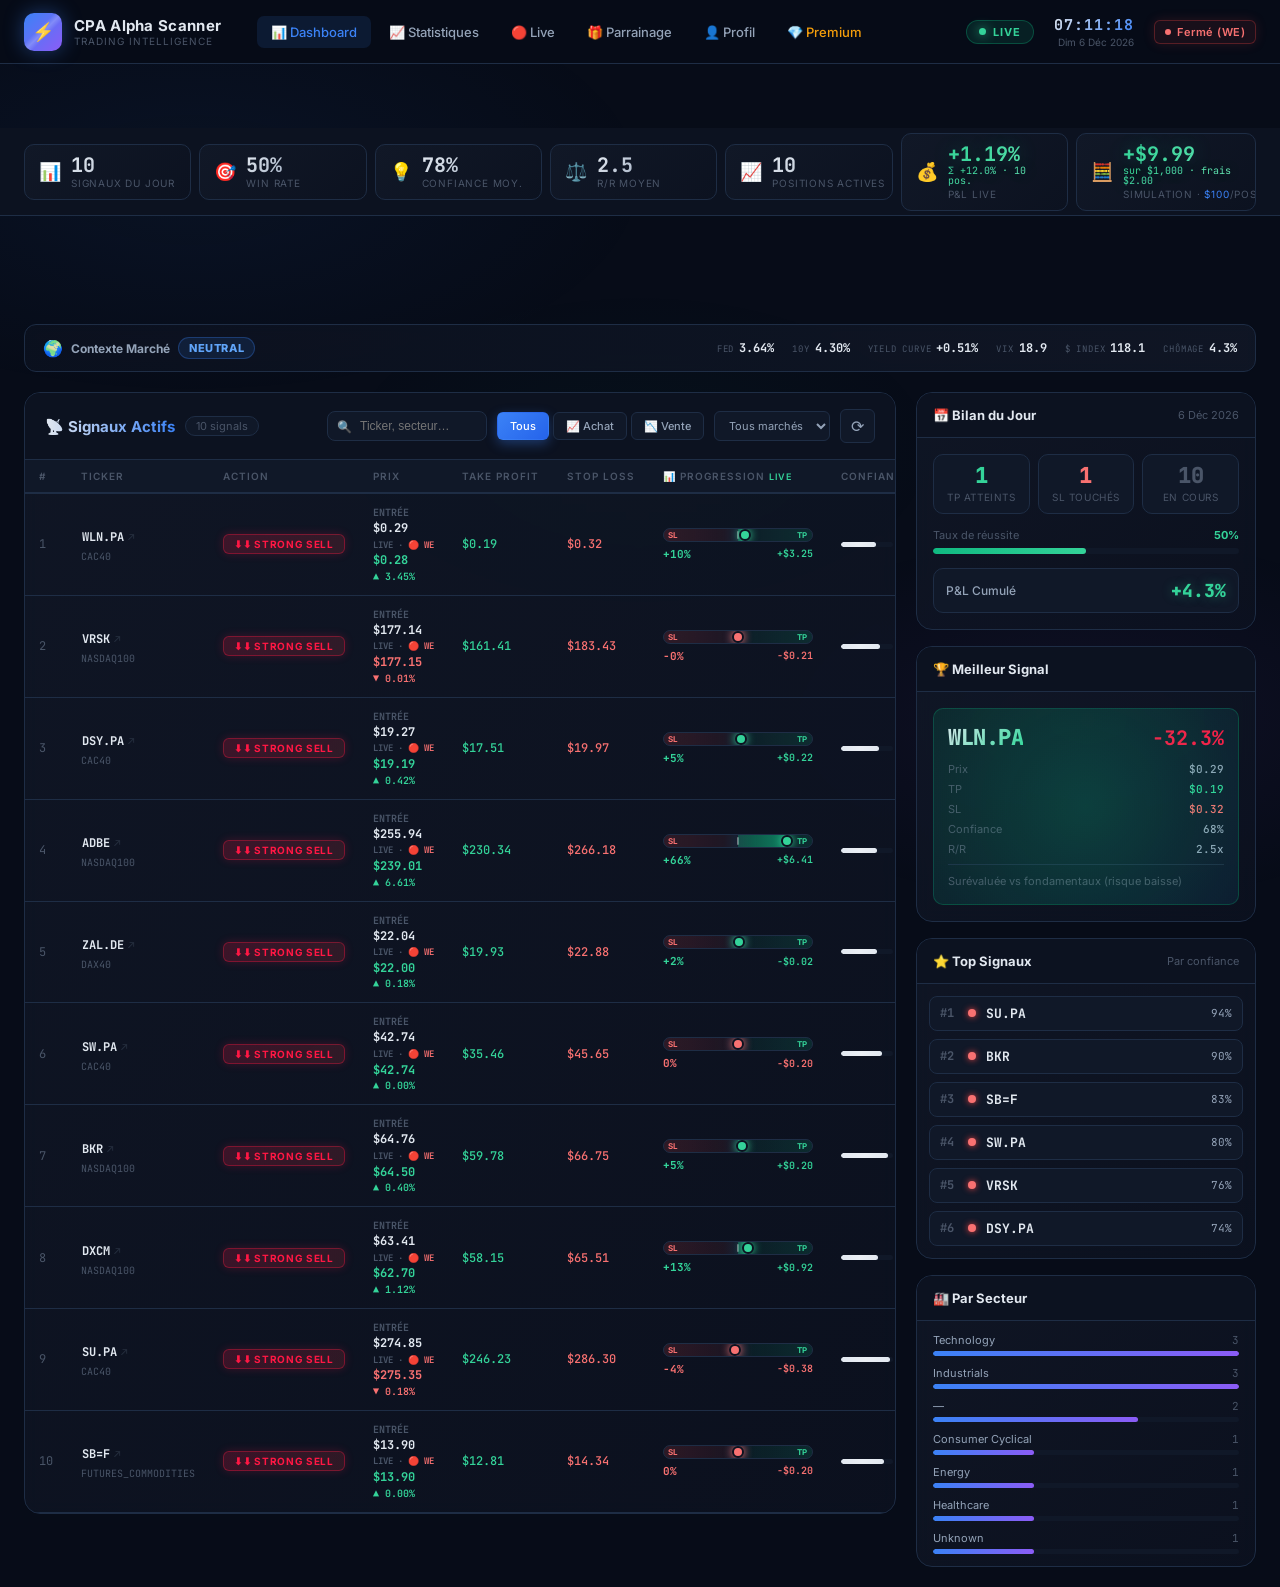
==== commit d140b705: "fix(macro-widget): deplace dans page-body (etait cache derriere stats-bar fixed)" ====
--- a/dashboard/dashboard.html
+++ b/dashboard/dashboard.html
@@ -98,22 +98,6 @@
     </div>
   </section>
 
-  <!-- ===================== WIDGET MACRO FRED ===================== -->
-  <div id="macro-widget" style="display:flex;margin:12px 16px 0;padding:10px 16px;background:linear-gradient(90deg,rgba(12,18,32,.85),rgba(17,24,39,.85));border:1px solid var(--border);border-radius:10px;align-items:center;gap:14px;flex-wrap:wrap;font-size:12px;backdrop-filter:blur(6px)">
-    <div style="display:flex;align-items:center;gap:8px;flex-shrink:0">
-      <span style="font-size:16px">🌍</span>
-      <span style="font-weight:700;color:var(--text2)">Contexte Marché</span>
-      <span id="macro-regime" style="padding:3px 10px;border-radius:14px;font-size:11px;font-weight:800;letter-spacing:.6px">—</span>
-    </div>
-    <div id="macro-stats" style="display:flex;gap:18px;flex:1;flex-wrap:wrap;justify-content:flex-end">
-      <span class="macro-stat"><span class="ms-lbl">Fed</span> <span id="ms-fed" class="ms-val">—</span></span>
-      <span class="macro-stat"><span class="ms-lbl">10Y</span> <span id="ms-10y" class="ms-val">—</span></span>
-      <span class="macro-stat"><span class="ms-lbl">Yield Curve</span> <span id="ms-yc" class="ms-val">—</span></span>
-      <span class="macro-stat"><span class="ms-lbl">VIX</span> <span id="ms-vix" class="ms-val">—</span></span>
-      <span class="macro-stat"><span class="ms-lbl">$ Index</span> <span id="ms-dxy" class="ms-val">—</span></span>
-      <span class="macro-stat"><span class="ms-lbl">Chômage</span> <span id="ms-unemp" class="ms-val">—</span></span>
-    </div>
-  </div>
   <style>
     .macro-stat { font-family: 'JetBrains Mono', monospace; display: inline-flex; gap: 5px; align-items: baseline; white-space: nowrap; }
     .ms-lbl { font-size: 9px; color: var(--text3); text-transform: uppercase; letter-spacing: .8px; }
@@ -122,6 +106,19 @@
     .regime-neutral   { background: rgba(59,130,246,.12); color: #60a5fa; border: 1px solid rgba(59,130,246,.3); }
     .regime-bearish   { background: rgba(245,158,11,.14); color: #fbbf24; border: 1px solid rgba(245,158,11,.35); }
     .regime-recession { background: rgba(239,68,68,.15); color: #f87171; border: 1px solid rgba(239,68,68,.35); }
+    #macro-widget {
+      grid-column: 1 / -1;    /* span all columns dans le grid page-body */
+      display: flex;
+      padding: 12px 18px;
+      background: linear-gradient(90deg, rgba(12,18,32,.85), rgba(17,24,39,.85));
+      border: 1px solid var(--border);
+      border-radius: 12px;
+      align-items: center;
+      gap: 14px;
+      flex-wrap: wrap;
+      font-size: 12px;
+      backdrop-filter: blur(6px);
+    }
   </style>
 
   <!-- Modal Simulation Settings -->
@@ -165,6 +162,23 @@
 
   <!-- ===================== PAGE BODY ===================== -->
   <div class="page-body">
+
+    <!-- ===================== WIDGET MACRO FRED ===================== -->
+    <div id="macro-widget">
+      <div style="display:flex;align-items:center;gap:8px;flex-shrink:0">
+        <span style="font-size:16px">🌍</span>
+        <span style="font-weight:700;color:var(--text2)">Contexte Marché</span>
+        <span id="macro-regime" style="padding:3px 10px;border-radius:14px;font-size:11px;font-weight:800;letter-spacing:.6px">—</span>
+      </div>
+      <div style="display:flex;gap:18px;flex:1;flex-wrap:wrap;justify-content:flex-end">
+        <span class="macro-stat"><span class="ms-lbl">Fed</span> <span id="ms-fed" class="ms-val">—</span></span>
+        <span class="macro-stat"><span class="ms-lbl">10Y</span> <span id="ms-10y" class="ms-val">—</span></span>
+        <span class="macro-stat"><span class="ms-lbl">Yield Curve</span> <span id="ms-yc" class="ms-val">—</span></span>
+        <span class="macro-stat"><span class="ms-lbl">VIX</span> <span id="ms-vix" class="ms-val">—</span></span>
+        <span class="macro-stat"><span class="ms-lbl">$ Index</span> <span id="ms-dxy" class="ms-val">—</span></span>
+        <span class="macro-stat"><span class="ms-lbl">Chômage</span> <span id="ms-unemp" class="ms-val">—</span></span>
+      </div>
+    </div>
 
     <!-- ======= LEFT: SIGNALS PANEL ======= -->
     <section class="signals-panel">
@@ -361,7 +375,7 @@
   <!-- Toast -->
   <div class="toast hidden" id="toast"></div>
 
-  <script src="assets/js/app.js?v=202604244"></script>
+  <script src="assets/js/app.js?v=202604245"></script>
 
   <!-- ========== MACRO WIDGET LOADER ========== -->
   <script>
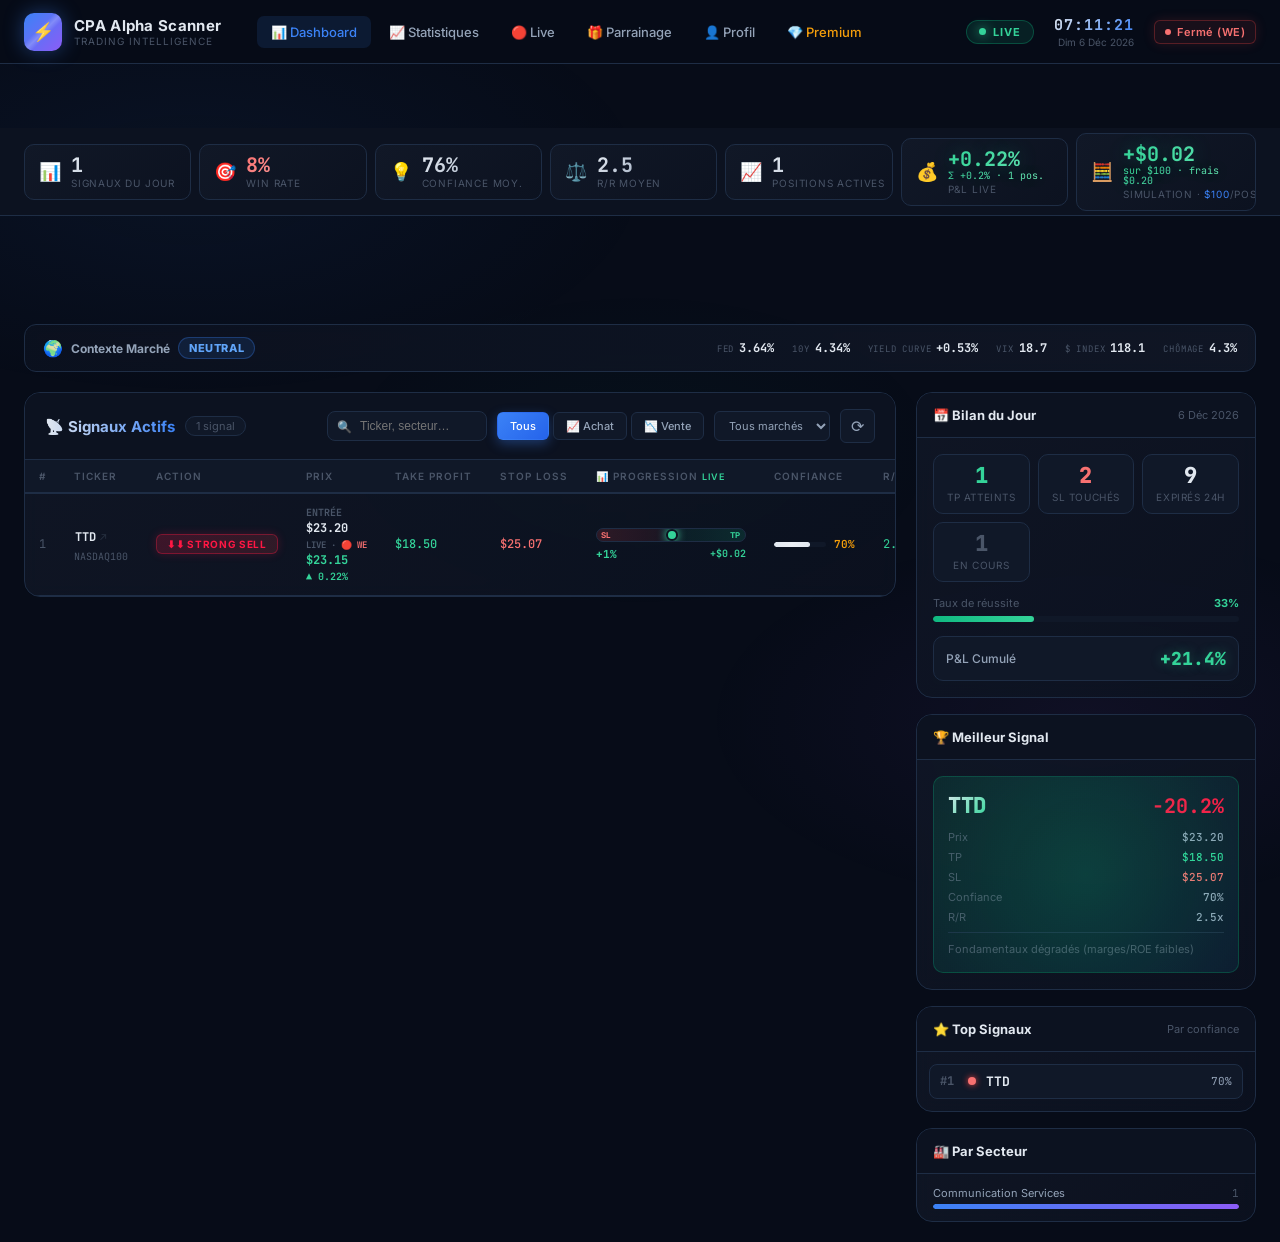
==== commit ea84e19e: "feat(intraday-ui): inclut expired dans wins (si pnl>0) + nouveau compteur Expires 24h sur dashboard" ====
--- a/dashboard/dashboard.html
+++ b/dashboard/dashboard.html
@@ -257,6 +257,10 @@
               <div class="eod-lbl">SL Touchés</div>
             </div>
             <div class="eod-stat">
+              <div class="eod-val gold" id="eod-expired" title="Signaux clôturés à 24h sans atteindre TP/SL">—</div>
+              <div class="eod-lbl">Expirés 24h</div>
+            </div>
+            <div class="eod-stat">
               <div class="eod-val grey" id="eod-open">—</div>
               <div class="eod-lbl">En Cours</div>
             </div>
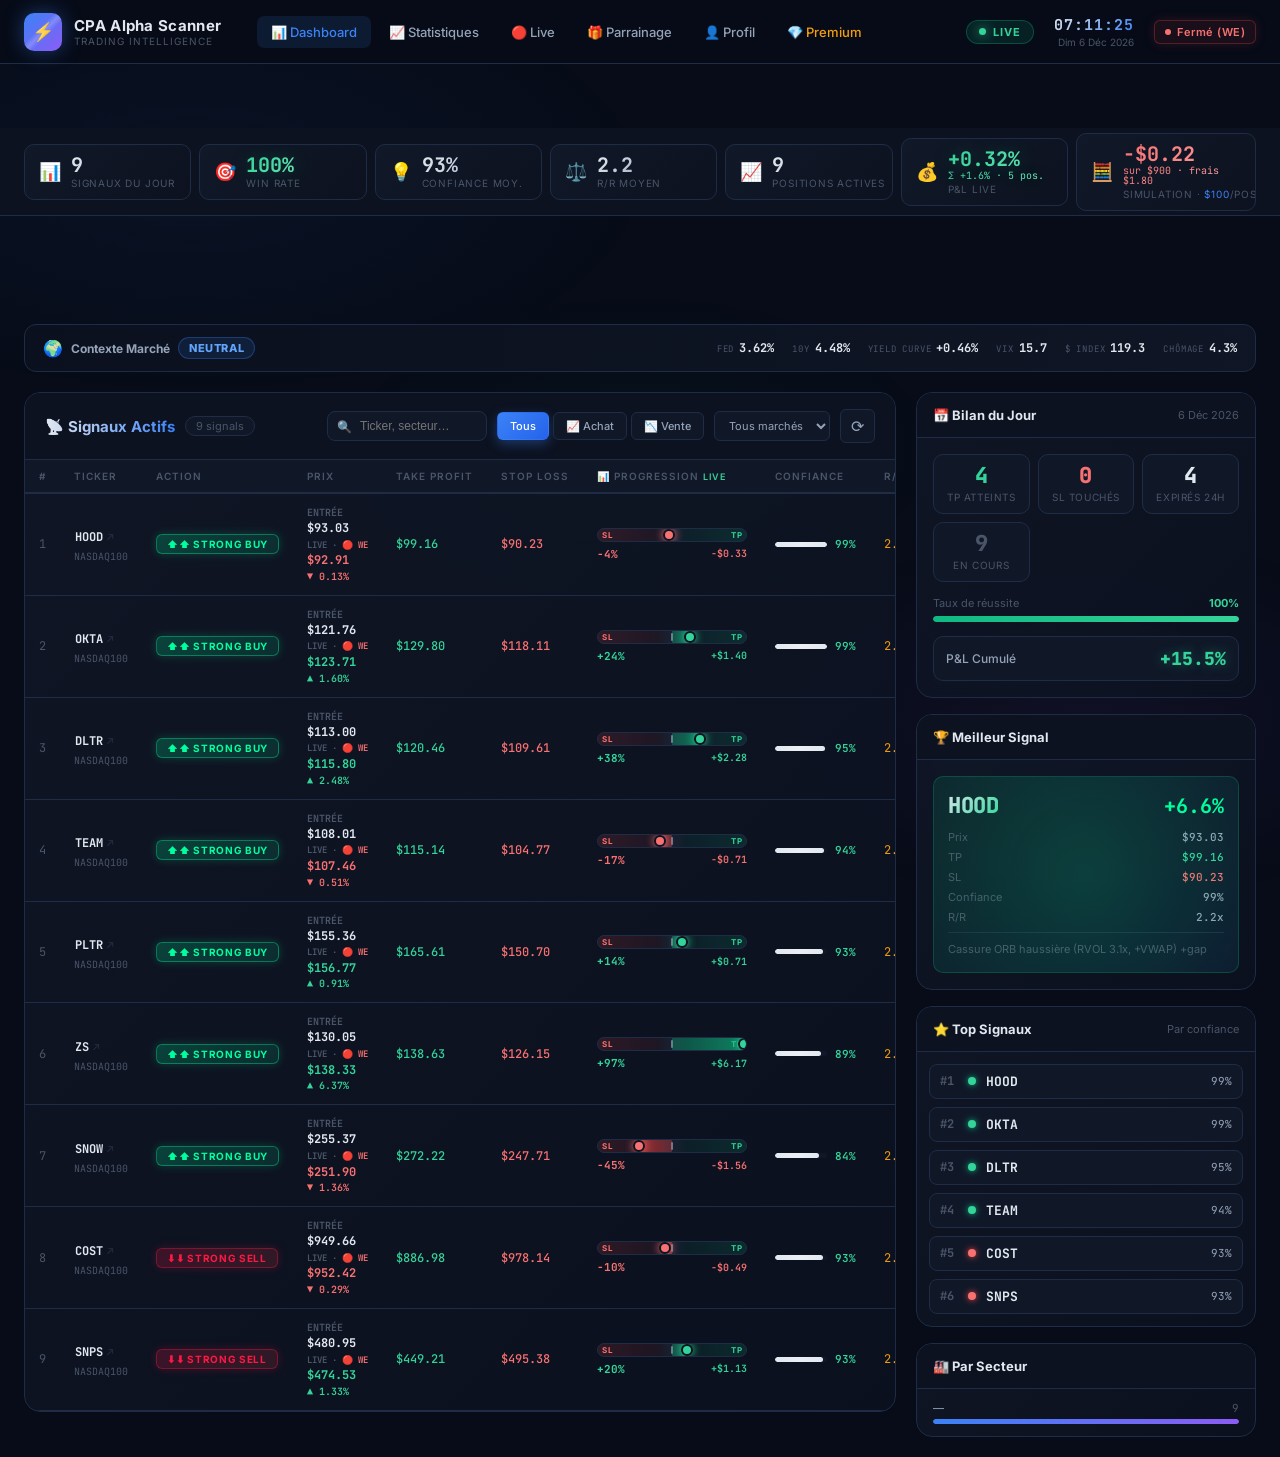
==== commit b55e7fd6: "fix(site): liens TradingView agnostiques (SNOW=NYSE introuvable) PROBLÈME : le lien TradingView forç" ====
--- a/dashboard/dashboard.html
+++ b/dashboard/dashboard.html
@@ -379,7 +379,7 @@
   <!-- Toast -->
   <div class="toast hidden" id="toast"></div>
 
-  <script src="assets/js/app.js?v=202604245"></script>
+  <script src="assets/js/app.js?v=202605291"></script>
 
   <!-- ========== MACRO WIDGET LOADER ========== -->
   <script>
